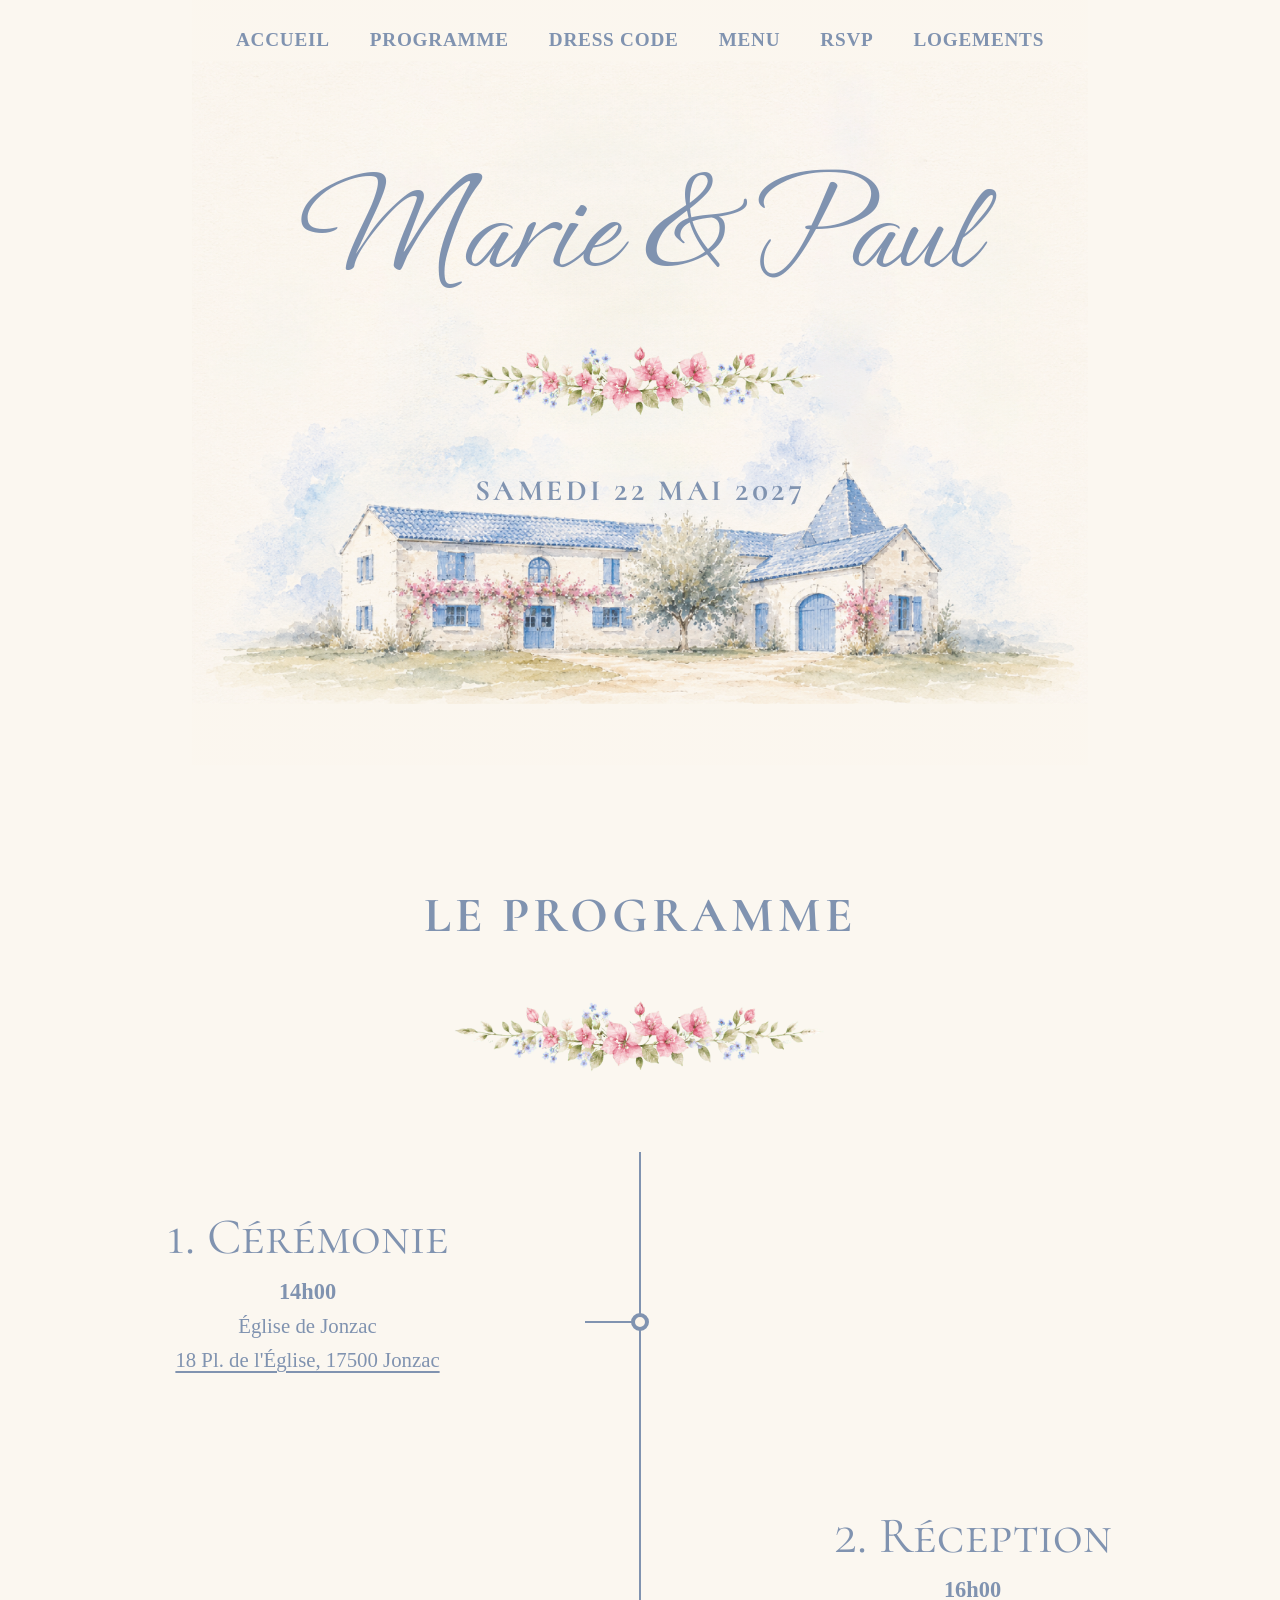
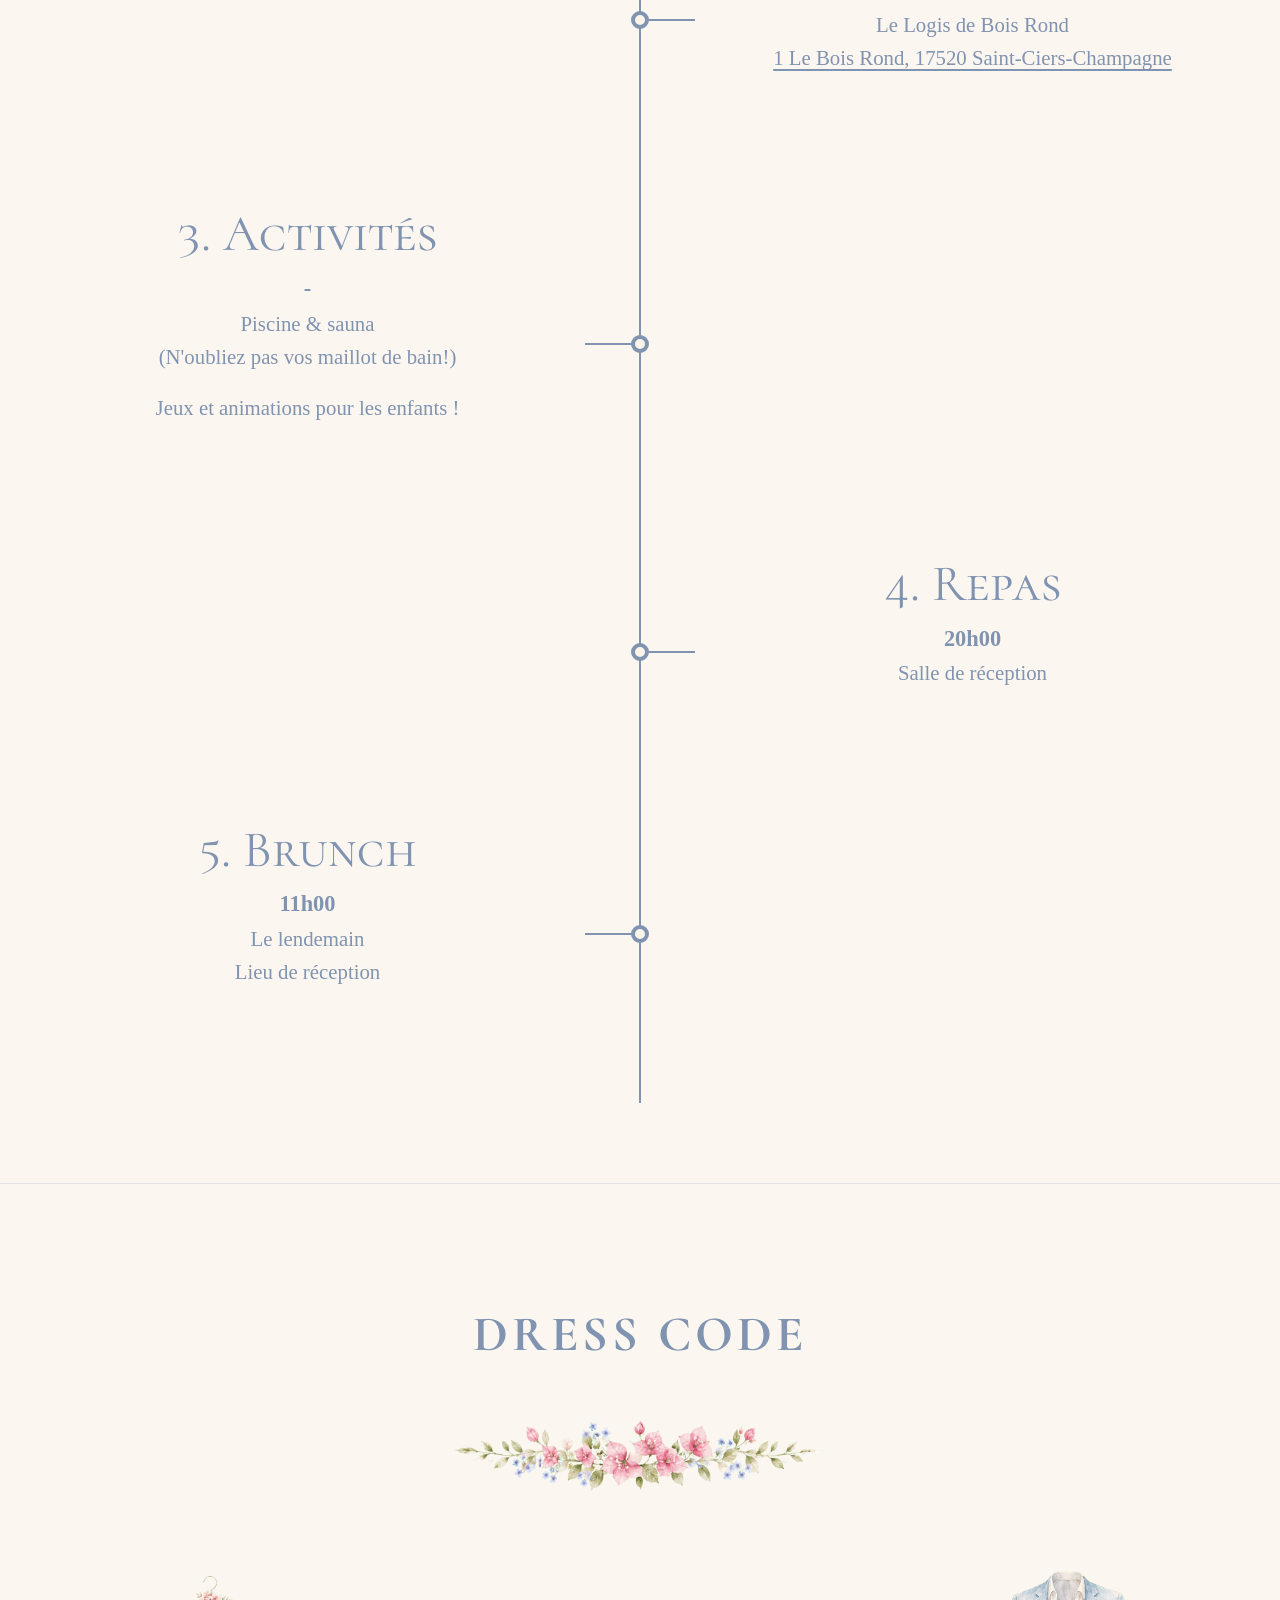
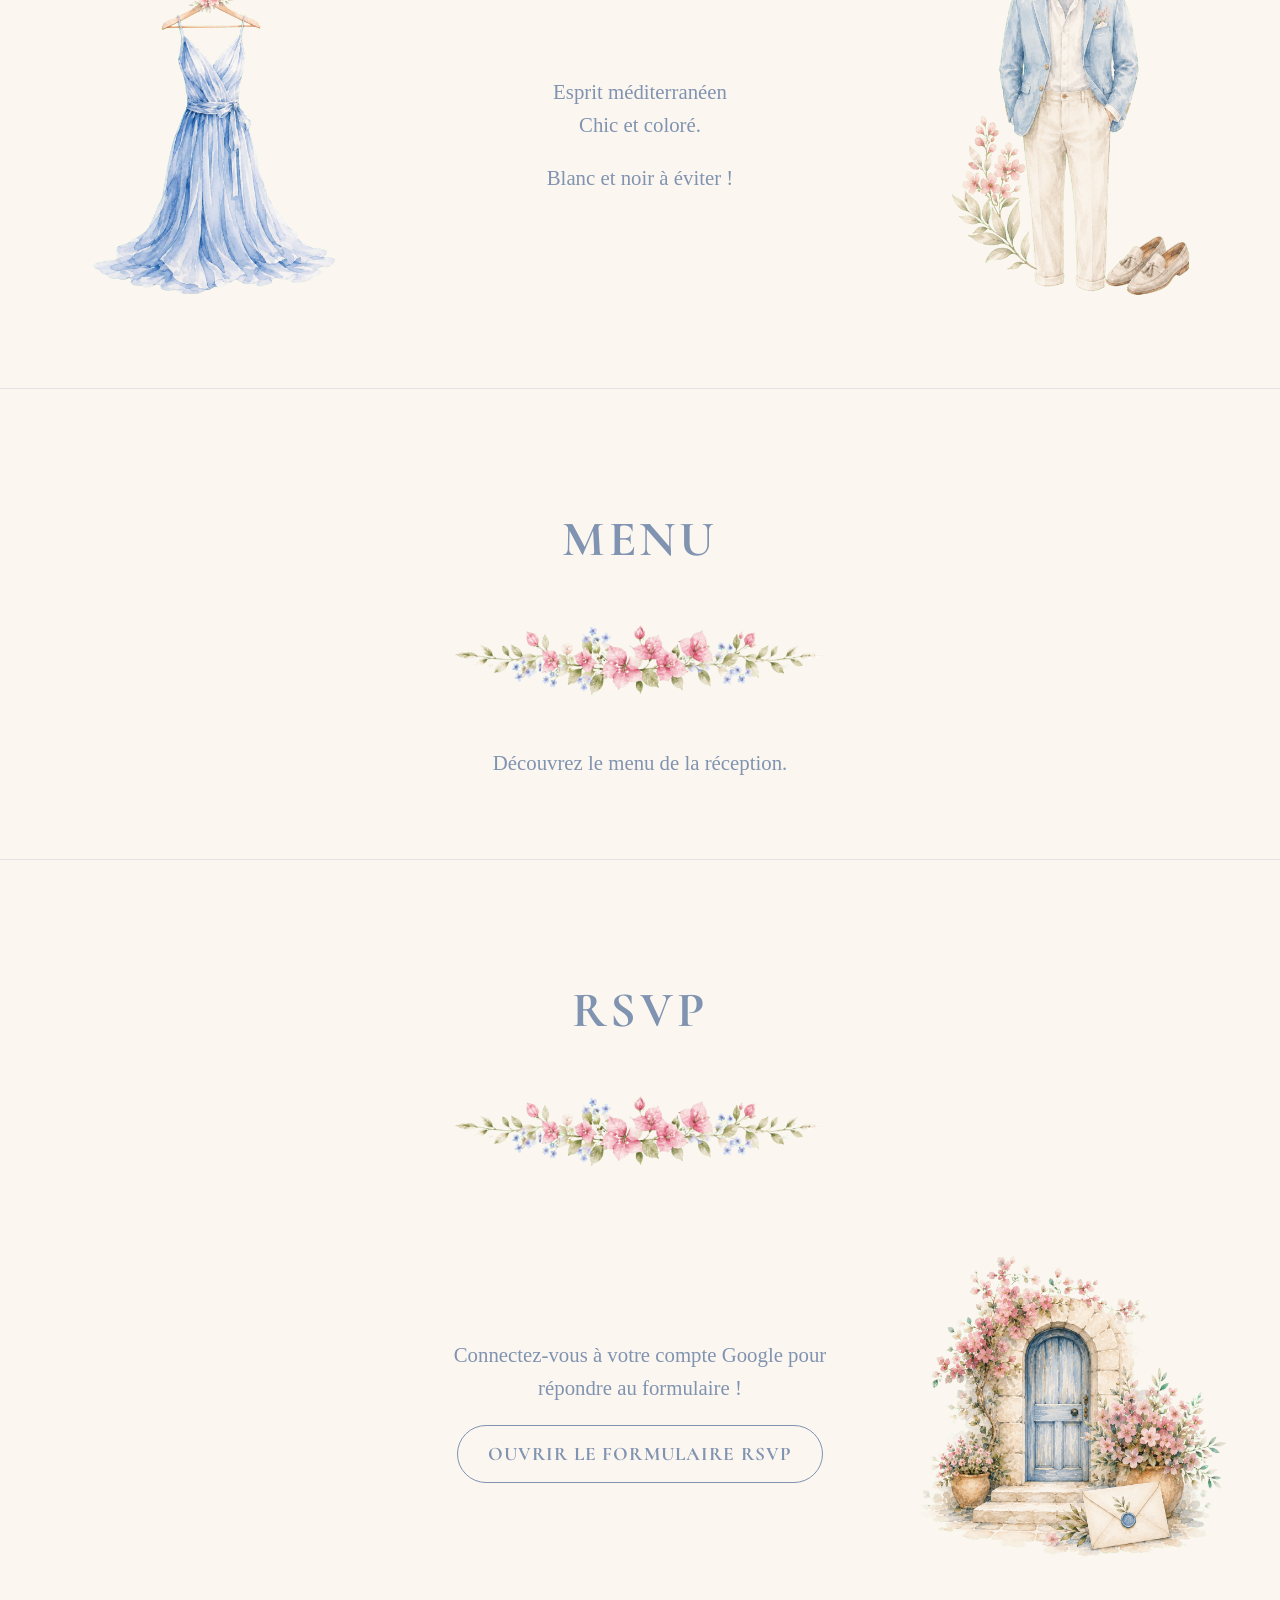
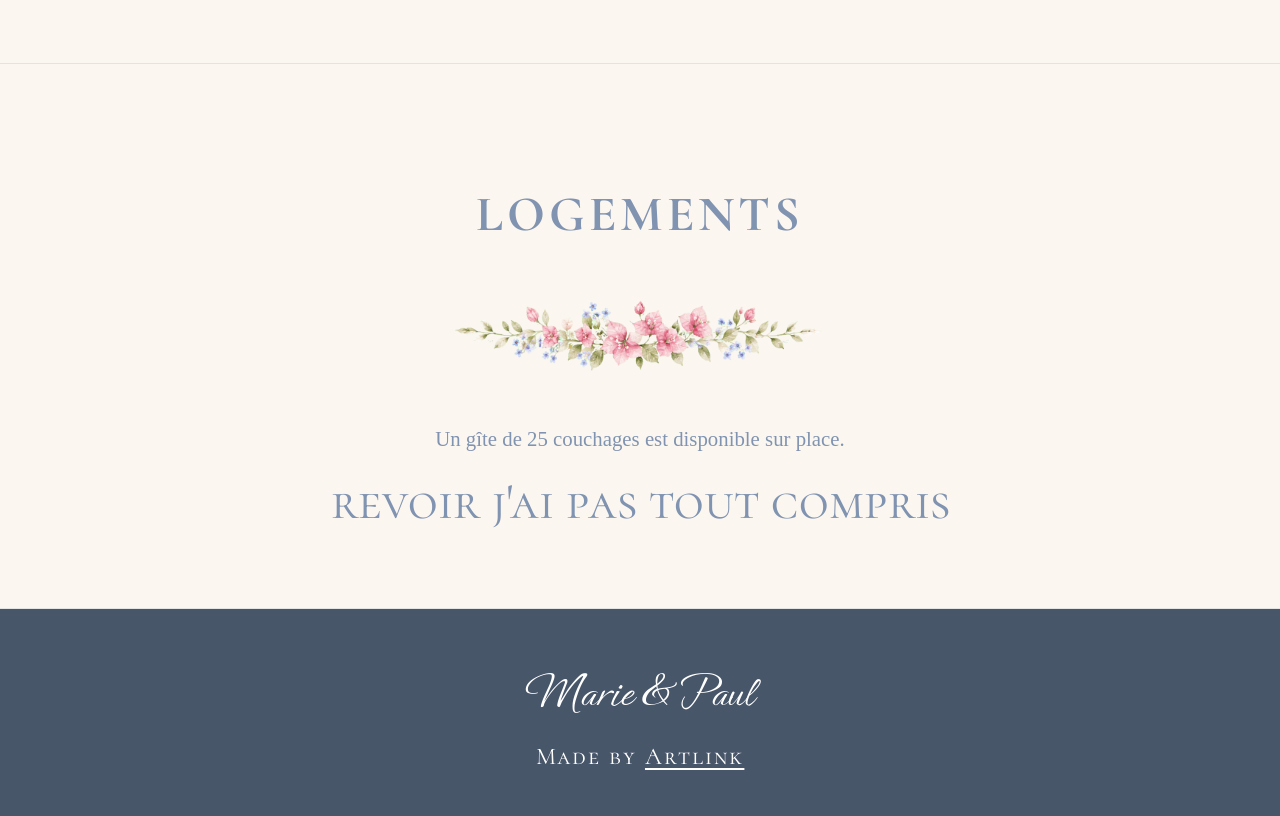
==== index.html @ 6281ee18 "Add files via upload" ====
<!doctype html>
<html lang="fr">
  <head>
    <meta charset="UTF-8" />
    <meta name="viewport" content="width=device-width, initial-scale=1.0" />

    <title>Marie &amp; Paul</title>

    <link rel="stylesheet" href="style.css" />
    <link rel="icon" type="image/png" href="/assets/images/favicon.png" />
  </head>

  <body>
    <header id="site-header">
      <input type="checkbox" id="menu-toggle" class="menu-toggle" />

      <label for="menu-toggle" class="burger" aria-label="Ouvrir le menu">
        <span></span>
        <span></span>
        <span></span>
      </label>

      <nav>
        <a href="#section0">Accueil</a>
        <a href="#section1">Programme</a>
        <a href="#section2">Dress code</a>
        <a href="#section3">Menu</a>
        <a href="#section4">RSVP</a>
        <a href="#section5">Logements</a>
      </nav>
    </header>

    <main>
      <section id="section0" class="section-0">
        <h1>Marie &amp; Paul</h1>

        <img
          class="flower-separation"
          src="/assets/images/separation_flowers.png"
          alt=""
        />

        <p class="date">Samedi 22 mai 2027</p>
      </section>

      <section id="section1" class="section-1">
        <h2>Le Programme</h2>

        <img
          class="flower-separation"
          src="/assets/images/separation_flowers.png"
          alt=""
        />

        <div class="timeline">
          <article class="timeline-item">
            <div class="timeline-point"></div>
            <div class="timeline-image">
              <img src="/assets/images/article_eglise.png" alt="" />
            </div>

            <div class="timeline-content">
              <!-- <p class="timeline-number">01</p> -->
              <h3>1. Cérémonie</h3>
              <p class="timeline-hour">14h00</p>
              <p>Église de Jonzac</p>
              <p>
                <a
                  class="address-link"
                  href="https://www.google.fr/maps/place/%C3%89glise+Saint-Gervais+et+Saint-Protais+de+Jonzac/@45.4451717,-0.4387018,17z/data=!4m10!1m2!2m1!1segiles+jonzac!3m6!1s0x48004535e80d894f:0x9de88089b4bce83b!8m2!3d45.444872!4d-0.4367454!15sCg1lZ2xpc2Ugam9uemFjkgEPY2F0aG9saWNfY2h1cmNo4AEA!16s%2Fg%2F1234hgxg?entry=ttu&g_ep=EgoyMDI2MDcwNy4wIKXMDSoASAFQAw%3D%3D"
                  target="_blank"
                  rel="noopener noreferrer"
                >
                  18 Pl. de l'Église, 17500 Jonzac
                </a>
              </p>
            </div>
          </article>

          <article class="timeline-item">
            <div class="timeline-point"></div>

            <div class="timeline-content">
              <!-- <p class="timeline-number">02</p> -->
              <h3>2. Réception</h3>
              <p class="timeline-hour">16h00</p>
              <p>Le Logis de Bois Rond</p>
              <p>
                <a
                  class="address-link"
                  href="https://www.google.fr/maps/place/Le+Logis+de+Bois+Rond/@45.4510427,-0.3954988,13.25z/data=!4m6!3m5!1s0x480043bade982aef:0xca63e0a372bbe416!8m2!3d45.4487268!4d-0.3102156!16s%2Fg%2F11yqtfs3_1?entry=ttu&g_ep=EgoyMDI2MDcwNy4wIKXMDSoASAFQAw%3D%3D"
                  target="_blank"
                  rel="noopener noreferrer"
                >
                  1 Le Bois Rond, 17520 Saint-Ciers-Champagne
                </a>
              </p>
            </div>
            <div class="timeline-image">
              <img src="/assets/images/article_reception.png" alt="" />
            </div>
          </article>

          <article class="timeline-item">
            <div class="timeline-point"></div>
            <div class="timeline-image">
              <img src="/assets/images/article_jeux.png" alt="" />
            </div>

            <div class="timeline-content">
              <!-- <p class="timeline-number">03</p> -->
              <h3>3. Activités</h3>
              <!-- <p class="timeline-hour">17h30</p> -->
              <p class="timeline-hour">-</p>
              <p>Piscine & sauna <br />(N'oubliez pas vos maillot de bain!)</p>
              <br />
              <p>Jeux et animations pour les enfants !</p>
            </div>
          </article>

          <article class="timeline-item">
            <div class="timeline-point"></div>

            <div class="timeline-content">
              <!-- <p class="timeline-number">04</p> -->
              <h3>4. Repas</h3>
              <p class="timeline-hour">20h00</p>
              <p>Salle de réception</p>
            </div>
            <div class="timeline-image">
              <img src="/assets/images/article_repas.png" alt="" />
            </div>
          </article>

          <article class="timeline-item">
            <div class="timeline-point"></div>
            <div class="timeline-image">
              <img src="/assets/images/article_brunch.png" alt="" />
            </div>

            <div class="timeline-content">
              <!-- <p class="timeline-number">05</p> -->
              <h3>5. Brunch</h3>
              <p class="timeline-hour">11h00</p>
              <p>Le lendemain</p>
              <p>Lieu de réception</p>
            </div>
          </article>
        </div>
      </section>

      <section id="section2" class="section-2">
        <h2>Dress code</h2>

        <img
          class="flower-separation"
          src="/assets/images/separation_flowers.png"
          alt=""
        />

        <div class="dresscode-layout">
          <div class="dresscode-image">
            <img
              src="/assets/images/section_dresscode_f.png"
              alt="Illustration du dress code"
            />
          </div>

          <div class="dresscode-content">
            <p>
              Esprit méditerranéen<br />
              Chic et coloré.
            </p>

            <p>Blanc et noir à éviter !</p>
          </div>

          <div class="dresscode-image">
            <img
              src="/assets/images/section_dresscode_h.png"
              alt="Illustration du dress code"
            />
          </div>
        </div>
      </section>

      <section id="section3" class="section-3">
        <h2>Menu</h2>

        <img
          class="flower-separation"
          src="/assets/images/separation_flowers.png"
          alt=""
        />
        <div>
          <p>Découvrez le menu de la réception.</p>
        </div>
      </section>

      <section id="section4" class="section-4">
        <h2>RSVP</h2>

        <img
          class="flower-separation"
          src="/assets/images/separation_flowers.png"
          alt=""
        />
        <div class="dresscode-layout">
          <div class="dresscode-image">
            <img src="" alt="" />
          </div>
          <div class="dresscode-content">
            <p>
              Connectez-vous à votre compte Google pour répondre au formulaire !
            </p>
            <button
              type="button"
              id="load-rsvp-form"
              class="rsvp-button"
              aria-controls="google-form-container"
              aria-expanded="false"
            >
              Ouvrir le formulaire RSVP
            </button>
            <div id="google-form-container" class="google-form" hidden>
              <iframe
                data-src="https://docs.google.com/forms/d/e/1FAIpQLScaBxiBY_Jtv2jWKxBN83C2m6otvIo3ytsscx9dqd_nrw8eVQ/viewform?embedded=true"
                title="Formulaire de réponse au mariage"
                width="100%"
                height="750"
                frameborder="0"
                marginheight="0"
                marginwidth="0"
                tabindex="-1"
              >
                Chargement…
              </iframe>
            </div>
          </div>

          <div class="dresscode-image">
            <img
              src="/assets/images/section_rsvp.png"
              alt="Illustration du dress code"
            />
          </div>
        </div>
      </section>

      <section id="section5" class="section-5">
        <h2>Logements</h2>

        <img
          class="flower-separation"
          src="/assets/images/separation_flowers.png"
          alt=""
        />

        <p>Un gîte de 25 couchages est disponible sur place.</p>
        <h3>revoir j'ai pas tout compris</h3>
      </section>
    </main>

    <footer>
      <div>
        <p class="footer-date">Marie &amp; Paul</p>
        <p class="footer-credits">
          Made by
          <a
            class="address-link"
            href="https://rodrigues-claire.github.io/Artlink/"
            >Artlink</a
          >
        </p>
      </div>
    </footer>

    <script>
      const header = document.querySelector("#site-header");
      const menuToggle = document.querySelector("#menu-toggle");
      const navigationLinks = document.querySelectorAll("nav a");

      function updateHeader() {
        header.classList.toggle("header-scrolled", window.scrollY > 40);
      }

      window.addEventListener("scroll", updateHeader, {
        passive: true,
      });

      navigationLinks.forEach((link) => {
        link.addEventListener("click", () => {
          menuToggle.checked = false;
        });
      });

      updateHeader();

      const rsvpButton = document.querySelector("#load-rsvp-form");
      const formContainer = document.querySelector("#google-form-container");
      const rsvpIframe = formContainer.querySelector("iframe");

      rsvpButton.addEventListener("click", () => {
        formContainer.hidden = false;

        if (!rsvpIframe.hasAttribute("src")) {
          rsvpIframe.setAttribute("src", rsvpIframe.dataset.src);
        }

        rsvpButton.setAttribute("aria-expanded", "true");
        rsvpButton.hidden = true;
      });
    </script>
  </body>
</html>
---- style.css ----
@import url("https://fonts.googleapis.com/css2?family=Cormorant+Garamond:ital,wght@0,400;0,500;0,600;0,700;1,400&family=Cormorant+SC:wght@400;500;600;700&family=Ephesis&display=swap");

/* =========================
   RÉINITIALISATION
========================= */

* {
  box-sizing: border-box;
  margin: 0;
  padding: 0;
}

html {
  scroll-behavior: smooth;
  scroll-padding-top: 80px;
}

body {
  min-width: 320px;
  overflow-x: hidden;

  /* font-family: "Cormorant garamont", serif; */
  font-family: "EB garamond", serif;

  background-color: #fbf7f0;
  color: #8093b0;
}

img {
  display: block;
  max-width: 100%;
}

/* =========================
   TYPOGRAPHIES
========================= */

h1,
h2,
nav a {
  color: #8093b0;
}

h1 {
  font-family: "Ephesis", cursive;
  font-size: clamp(4.5rem, 11vw, 9rem);
  font-weight: 400;
  line-height: 0.85;
}

h2 {
  font-family: "Cormorant SC", serif;
  font-size: clamp(2rem, 4vw, 3.1rem);
  font-weight: 900;
  letter-spacing: 0.08em;
  text-transform: uppercase;
}

h3 {
  font-family: "Cormorant SC", serif;
  font-size: clamp(2.4rem, 4vw, 3.4rem);
  font-weight: 400;
  line-height: 1;
  color: #8093b0;
}

p {
  font-size: clamp(1.3rem, 1.5vw, 1.8rem);
  line-height: 1.6;
  font-weight: 400;
}

.date {
  color: #8093b0;

  font-family: "cormorant sc", serif;
  font-size: clamp(1.25rem, 2.3vw, 2.5rem);
  font-weight: 900;
  letter-spacing: 0.12em;
  text-transform: uppercase;
}

/* =========================
   HEADER
========================= */

header {
  position: fixed;
  top: 0;
  left: 0;
  z-index: 1000;

  width: 100%;
  height: 80px;

  display: flex;
  align-items: center;
  justify-content: center;

  padding: 0 40px;

  border-bottom: 1px solid transparent;

  transition:
    background-color 0.35s ease,
    box-shadow 0.35s ease;
}

/* Fond appliqué lorsque la page descend */

header.header-scrolled {
  background-color: #fbf7f0;
  box-shadow: 0 5px 18px rgba(72, 86, 106, 0.08);
}

/* =========================
   NAVIGATION
========================= */

nav {
  display: flex;
  align-items: center;
  justify-content: center;
  gap: 40px;
}

nav a {
  position: relative;

  font-size: 1.2rem;
  font-weight: 700;
  letter-spacing: 0.04em;
  text-decoration: none;
  text-transform: uppercase;
}

nav a::after {
  content: "";

  position: absolute;
  right: 0;
  bottom: -7px;
  left: 0;

  height: 1px;

  background-color: rgb(128, 147, 176);

  transform: scaleX(0);
  transition: transform 0.25s ease;
}

nav a:hover::after {
  transform: scaleX(1);
}

/* =========================
   MENU BURGER
========================= */

.menu-toggle {
  display: none;
}

.burger {
  display: none;

  width: 30px;
  height: 24px;

  cursor: pointer;
}

.burger span {
  display: block;

  width: 100%;
  height: 3px;

  background-color: rgb(128, 147, 176);

  transition:
    transform 0.3s ease,
    opacity 0.3s ease;
}

/* =========================
   CONTENU PRINCIPAL
========================= */

/*
  Aucun padding supérieur ici :
  la section d'accueil commence derrière le header.
*/

main {
  padding-top: 0;
}

/* =========================
   SECTIONS
========================= */

section {
  width: 100%;
  min-height: auto;
  height: auto;

  display: flex;
  flex-direction: column;
  align-items: center;
  justify-content: flex-start;
  gap: 22px;

  padding: 120px 40px 80px;

  border-bottom: 1px solid rgba(128, 147, 176, 0.2);

  text-align: center;
  scroll-margin-top: 80px;
}

section > * {
  flex-shrink: 0;
}

.flower-separation {
  width: min(400px, 65vw);
  height: auto;
  /* margin: 0 auto 10px; */
}

/* =========================
   SECTION D'ACCUEIL
========================= */

.section-0 {
  position: relative;

  min-height: 85vh;
  height: auto;

  justify-content: center;

  padding-top: 0;

  border-bottom: 0px;

  background-image:
    linear-gradient(rgba(251, 244, 233, 0.18), rgba(251, 244, 233, 0.18)),
    url("/assets/images/background.png");

  background-position: center;
  background-repeat: no-repeat;
  background-size: max(70%);
}

/* =========================
   TIMELINE
========================= */

.address-link {
  color: inherit;
  text-decoration: underline;
  text-underline-offset: 4px;
  cursor: pointer;
}

.address-link:hover {
  color: #8093b0;
}

.timeline {
  position: relative;

  width: min(2500px, 100%);

  margin-top: 30px;
  padding: 20px 0;
}

/* Ligne verticale centrale */

.timeline::before {
  content: "";

  position: absolute;
  top: 0;
  bottom: 0;
  left: 50%;

  width: 2px;

  background-color: #8093b0;

  transform: translateX(-50%);
}

.timeline-item {
  position: relative;

  width: 50%;
  min-height: 180px;

  display: flex;
  align-items: center;

  padding-bottom: 55px;
}

/* Éléments impairs à gauche */

.timeline-item:nth-child(odd) {
  justify-content: flex-end;

  padding-right: 65px;
}

/* Éléments pairs à droite */

.timeline-item:nth-child(even) {
  justify-content: flex-start;

  margin-left: 50%;
  padding-left: 65px;
}

/* Cartes */

.timeline-content {
  width: min(1200px, 100%);

  padding: 40px;

  /* background-color: rgba(255, 255, 255, 0.6);
  border: 1px solid rgba(128, 147, 176, 0.55);
  border-radius: 160px 160px 20px 20px;
  box-shadow: 0 10px 30px rgba(72, 86, 106, 0.08); */

  text-align: center;
}

.timeline-image img {
  /* max-width: 90%; */
  width: auto;
}

.timeline-number {
  margin-bottom: 5px;

  color: #8093b0;

  font-size: 0.9rem;
  font-weight: 700;
  letter-spacing: 0.18em;
}

.timeline-hour {
  margin-top: 10px;

  color: #8093b0;

  font-size: 1.4rem;
  font-weight: 700;
}

/* Points placés sur la ligne centrale */

.timeline-point {
  position: absolute;
  z-index: 2;
  top: 50%;

  width: 18px;
  height: 18px;

  background-color: #fbf4e9;
  border: 4px solid #8093b0;
  border-radius: 50%;

  transform: translateY(-50%);
}

.timeline-item:nth-child(odd) .timeline-point {
  right: -9px;
}

.timeline-item:nth-child(even) .timeline-point {
  left: -9px;
}

/* Traits horizontaux créant le zigzag */

.timeline-item::after {
  content: "";

  position: absolute;
  top: 50%;

  width: 55px;
  height: 2px;

  background-color: #8093b0;

  transform: translateY(-50%);
}

.timeline-item:nth-child(odd)::after {
  right: 0;
}

.timeline-item:nth-child(even)::after {
  left: 0;
}

/* =========================
   RSVP
========================= */

.google-form {
  width: min(760px, 100%);
  margin: 20px auto 0;
}

.google-form iframe {
  display: block;
  width: 100%;
  height: 750px;
  border: 0;
  background-color: transparent;
}

.rsvp-button {
  padding: 16px 30px;

  font-family: "Cormorant SC", serif;
  font-size: 1.2rem;
  font-weight: 700;
  letter-spacing: 0.06em;
  text-transform: uppercase;

  color: #8093b0;
  background-color: transparent;

  border: 1px solid #8093b0;
  border-radius: 50px;

  cursor: pointer;

  transition:
    color 0.25s ease,
    background-color 0.25s ease;
}

.rsvp-button:hover,
.rsvp-button:focus-visible {
  color: #fbf7f0;
  background-color: #8093b0;
}

.google-form[hidden] {
  display: none;
}

.geS5n {
  background-color: red !important;
}

/* =========================
   DRESSCODE
========================= */

.dresscode-layout {
  width: auto;

  display: flex;
  align-items: center;
  justify-content: center;
  gap: clamp(30px, 5vw, 90px);

  margin-top: 20px;
}

.dresscode-image {
  flex: 1;
  display: flex;
  justify-content: center;
}

.dresscode-image img {
  width: min(600px, 100%);
  height: auto;
  object-fit: contain;
}

.dresscode-content {
  flex: 0 1 380px;

  display: flex;
  flex-direction: column;
  align-items: center;
  gap: 20px;

  text-align: center;
}

/* =========================
   FOOTER
========================= */

footer {
  min-height: 200px;

  display: flex;
  align-items: center;
  justify-content: center;

  padding: 40px;

  text-align: center;

  background-color: #48566a;
  color: #ffffff;
}

.footer-date {
  font-family: "Ephesis", cursive;
  font-size: clamp(1rem, 11vw, 3rem);
  font-weight: 400;
  line-height: 1.85;
}

.footer-credits {
  font-family: "Cormorant SC", serif;
  font-size: clamp(1rem, 5vw, 1.5rem);
  font-weight: 400;
  letter-spacing: 0.08em;
}

/* =========================
   PC 720p
========================= */

@media screen and (max-width: 1280px) {
  .timeline-image {
    display: none;
  }
}

/* =========================
   TABLETTE
========================= */

@media screen and (max-width: 900px) {
  header {
    justify-content: flex-end;
    padding: 0 25px;
  }

  .burger {
    position: relative;
    z-index: 1001;

    display: flex;
    flex-direction: column;
    justify-content: space-between;
  }

  nav {
    position: absolute;
    top: 80px;
    right: 0;

    width: 100%;

    display: flex;
    flex-direction: column;
    gap: 0;

    background-color: #fbf7f0;
    border-bottom: 1px solid #8093b0;

    opacity: 0;
    visibility: hidden;
    transform: translateY(-15px);

    transition:
      opacity 0.3s ease,
      visibility 0.3s ease,
      transform 0.3s ease;
  }

  nav a {
    width: 100%;

    padding: 40px;

    text-align: center;

    border-top: 1px solid rgba(128, 147, 176, 0.25);
  }

  nav a::after {
    display: none;
  }

  .menu-toggle:checked ~ nav {
    opacity: 1;
    visibility: visible;
    transform: translateY(0);
  }

  .menu-toggle:checked + .burger span:nth-child(1) {
    transform: translateY(10.5px) rotate(45deg);
  }

  .menu-toggle:checked + .burger span:nth-child(2) {
    opacity: 0;
  }

  .menu-toggle:checked + .burger span:nth-child(3) {
    transform: translateY(-10.5px) rotate(-45deg);
  }

  section {
    padding-right: 30px;
    padding-left: 30px;
  }

  .section-0 {
    background-size: cover;
  }

  /* Timeline sur une seule colonne */

  .timeline {
    width: min(620px, 100%);
  }

  .timeline::before {
    left: 28px;

    transform: none;
  }

  .timeline-item,
  .timeline-item:nth-child(odd),
  .timeline-item:nth-child(even) {
    width: 100%;

    justify-content: flex-start;

    margin-left: 0;
    padding-right: 0;
    padding-bottom: 45px;
    padding-left: 85px;
  }

  .timeline-content {
    width: 100%;
  }

  .timeline-image {
    display: none;
  }

  .timeline-item:nth-child(odd) .timeline-point,
  .timeline-item:nth-child(even) .timeline-point {
    right: auto;
    left: 20px;
  }

  .timeline-item:nth-child(odd)::after,
  .timeline-item:nth-child(even)::after {
    right: auto;
    left: 28px;

    width: 57px;
  }

  .dresscode-layout {
    gap: 25px;
  }

  .dresscode-image img {
    width: min(200px, 100%);
  }
}

@media screen and (max-width: 600px) {
  .dresscode-layout {
    flex-direction: column;
    gap: 25px;
  }

  .dresscode-image img {
    width: min(220px, 70vw);
  }

  .dresscode-content {
    flex-basis: auto;
  }
}

/* =========================
   TÉLÉPHONE
========================= */

@media screen and (max-width: 600px) {
  html {
    scroll-padding-top: 65px;
  }

  header {
    height: 65px;
    padding: 0 20px;
  }

  nav {
    top: 65px;
  }

  nav a {
    padding: 30px;

    font-size: 0.9rem;
  }

  section {
    min-height: auto;
    height: auto;

    gap: 18px;

    padding: 90px 20px 60px;

    scroll-margin-top: 65px;
  }

  .section-0 {
    min-height: 100svh;
    height: auto;

    justify-content: center;

    background-image: none;

    padding-top: 90px;
  }

  .flower-separation {
    width: min(230px, 70vw);
  }

  .timeline {
    margin-top: 15px;
  }

  .timeline::before {
    left: 18px;
  }

  .timeline-item,
  .timeline-item:nth-child(odd),
  .timeline-item:nth-child(even) {
    padding-left: 55px;
  }

  .timeline-item:nth-child(odd) .timeline-point,
  .timeline-item:nth-child(even) .timeline-point {
    left: 10px;
  }

  .timeline-item:nth-child(odd)::after,
  .timeline-item:nth-child(even)::after {
    left: 18px;

    width: 37px;
  }

  .timeline-content {
    padding: 22px 18px;

    border-radius: 100px 100px 18px 18px;
  }

  .google-form iframe {
    height: 850px;
  }

  footer {
    min-height: 150px;
    padding: 25px;
  }
}
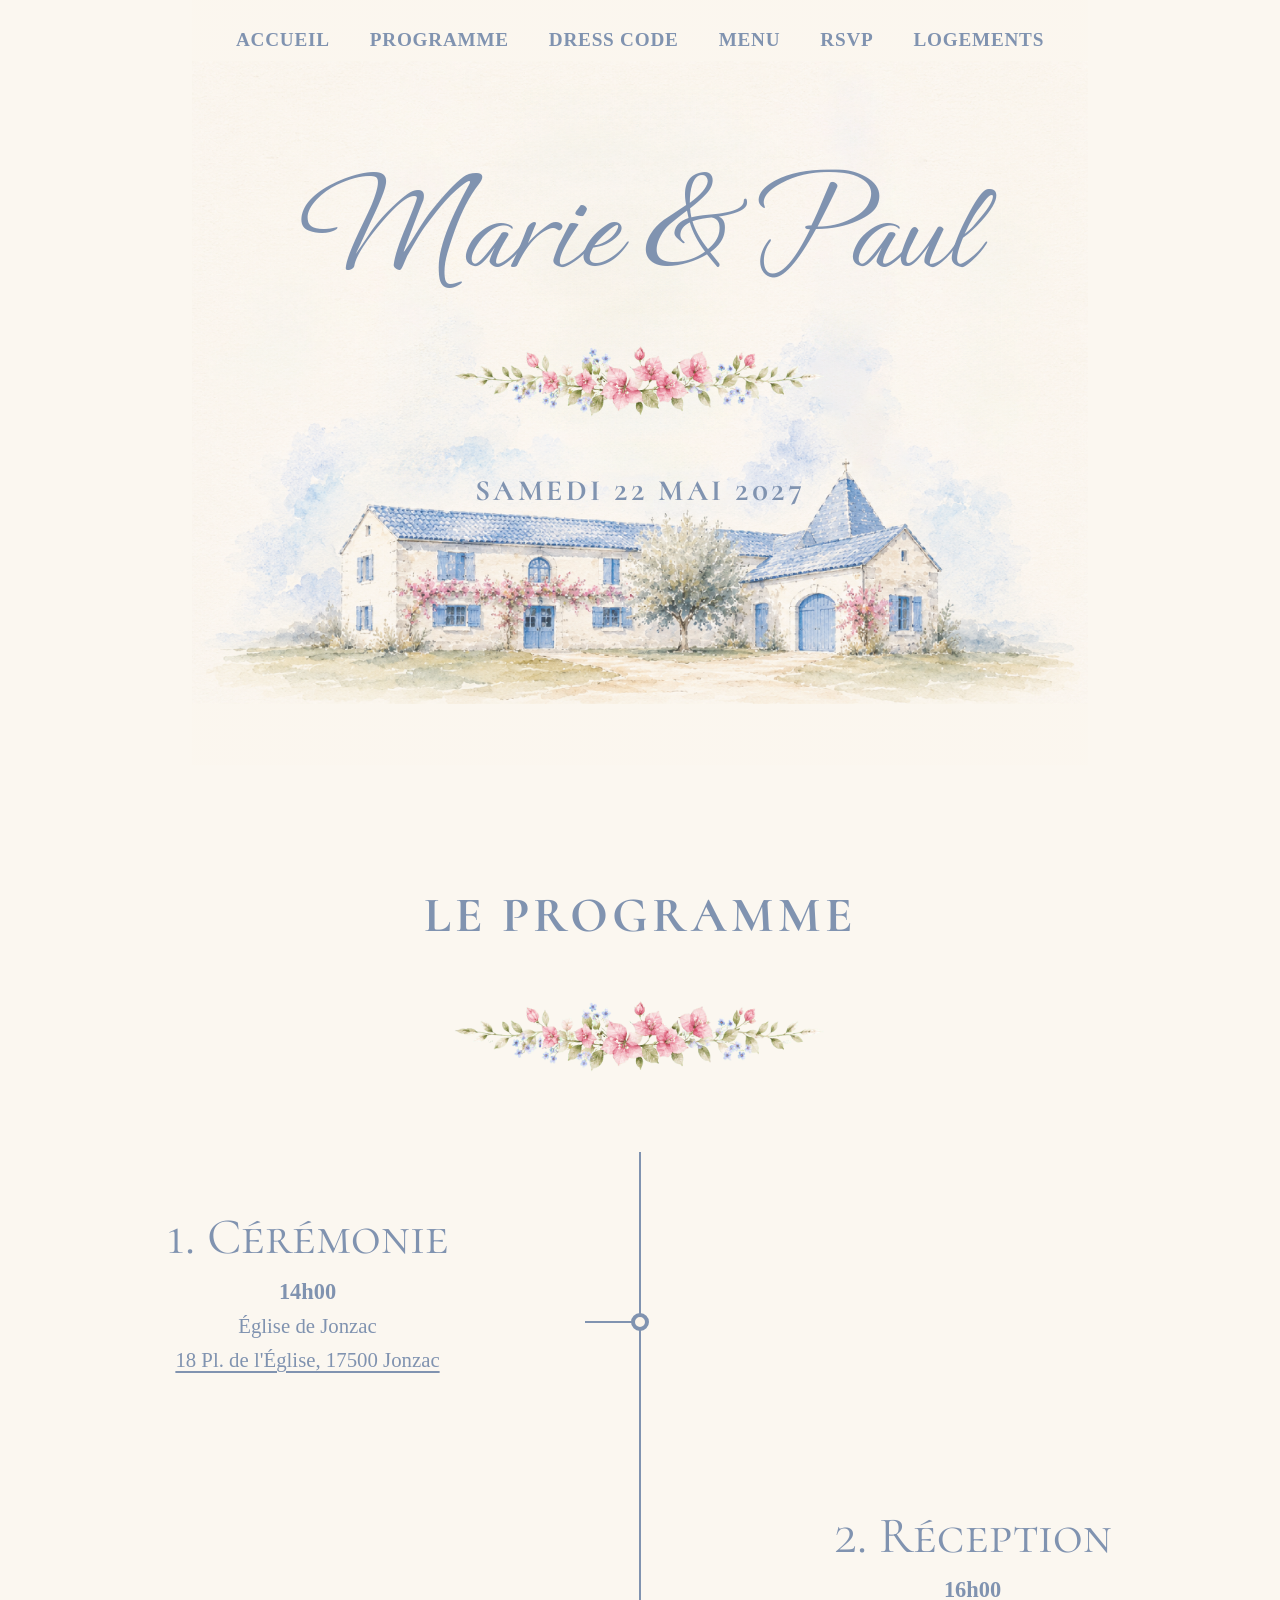
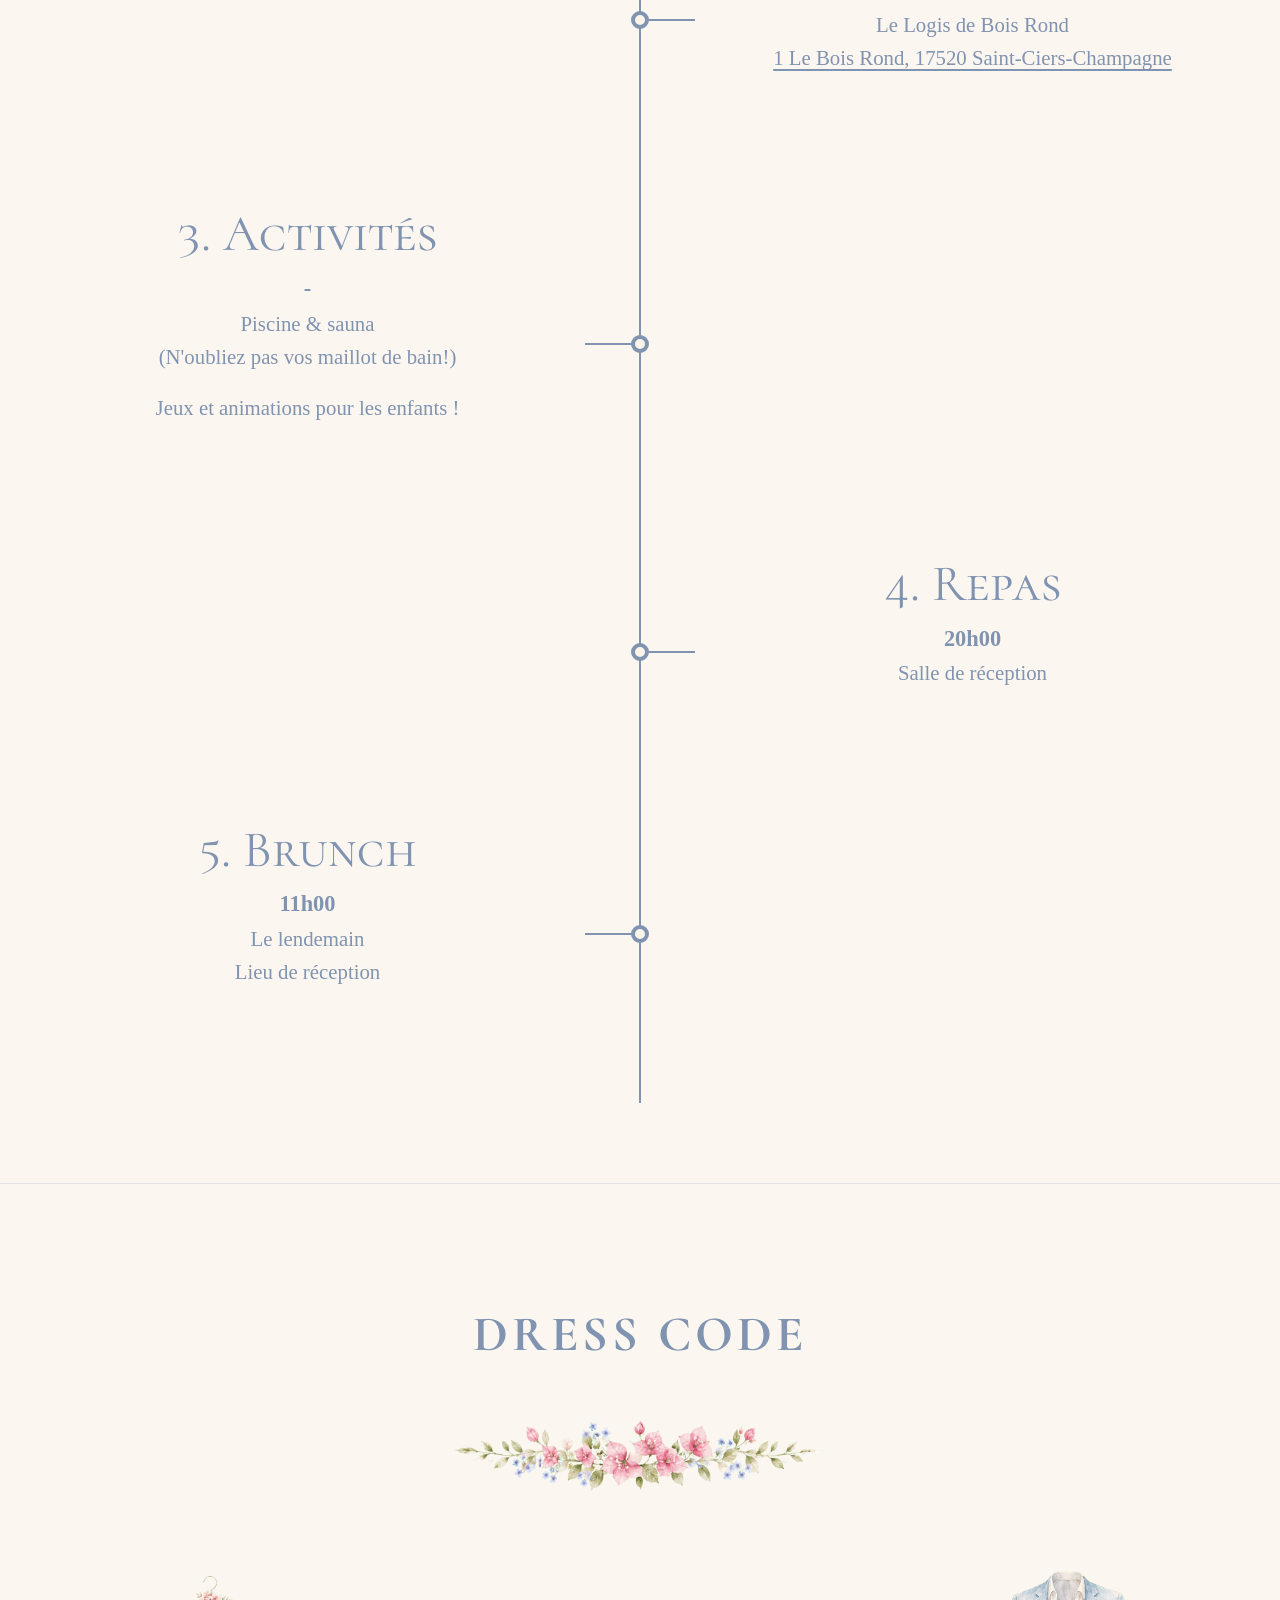
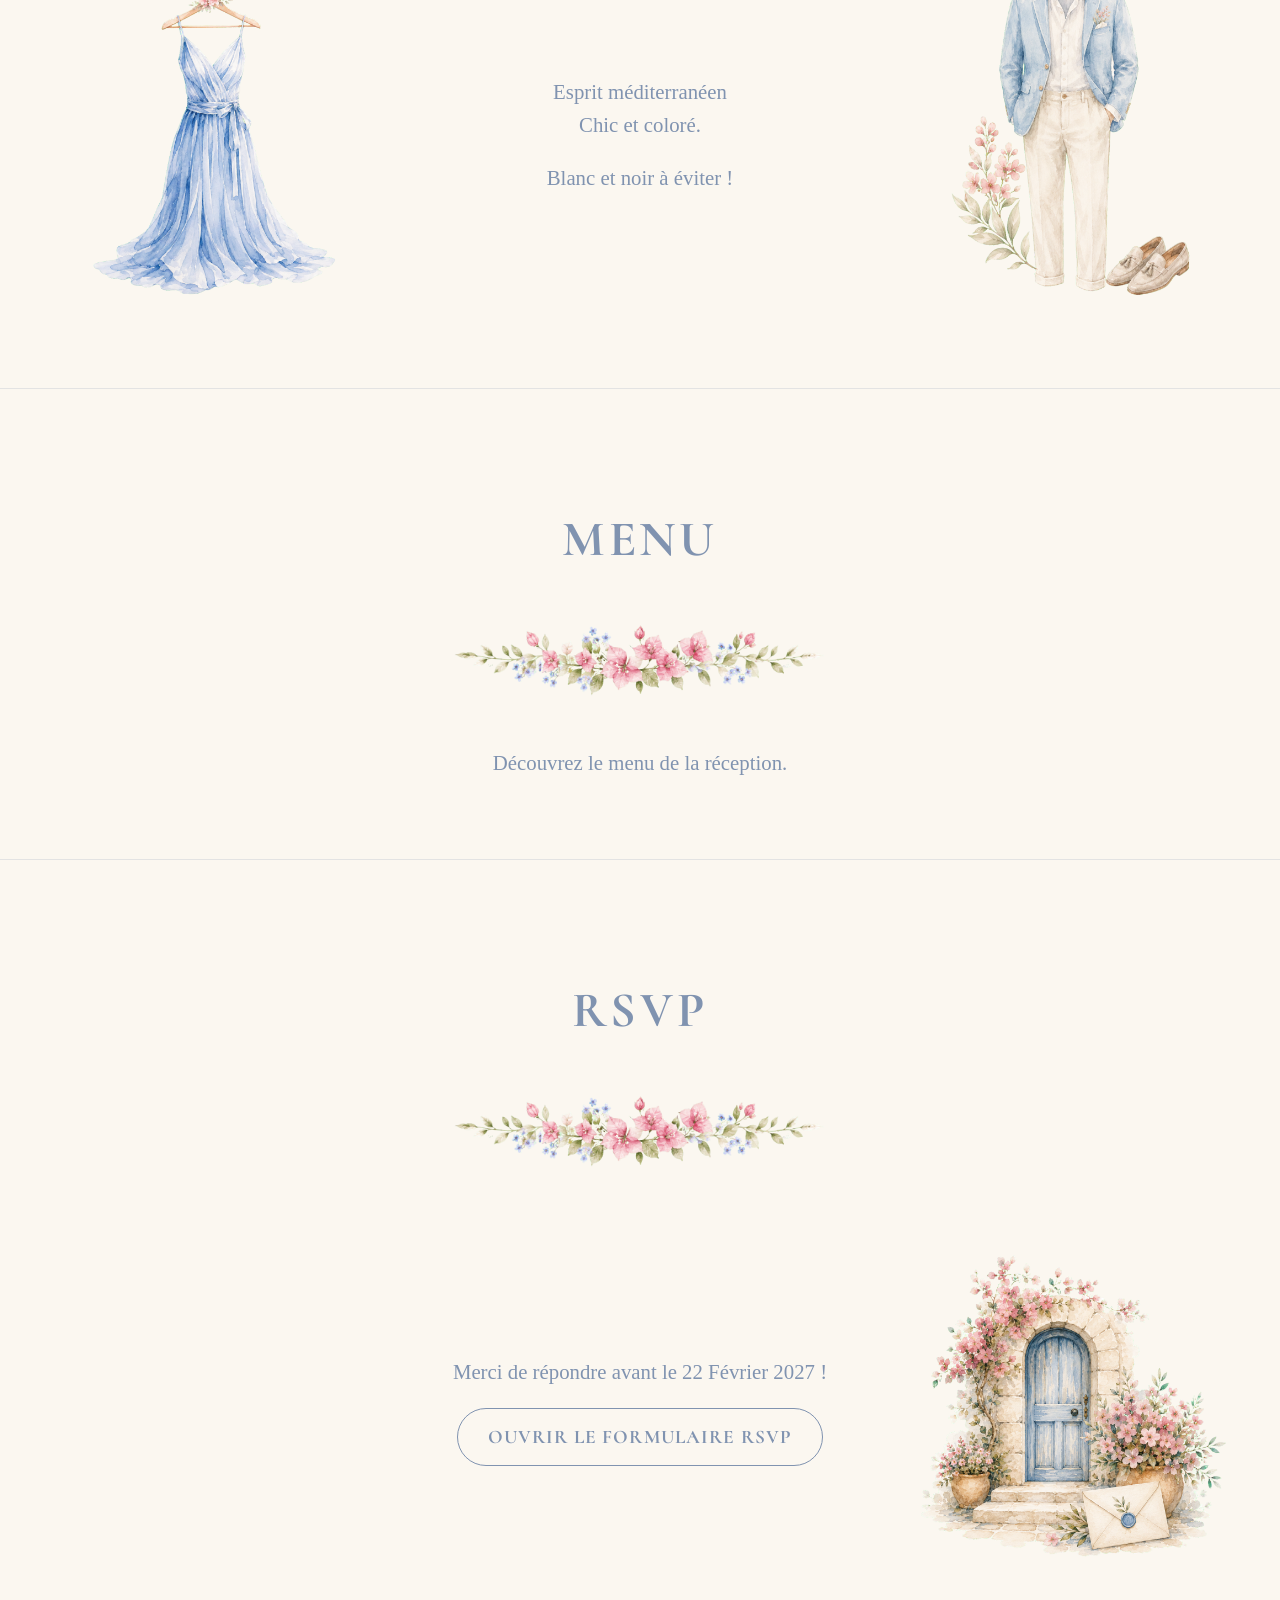
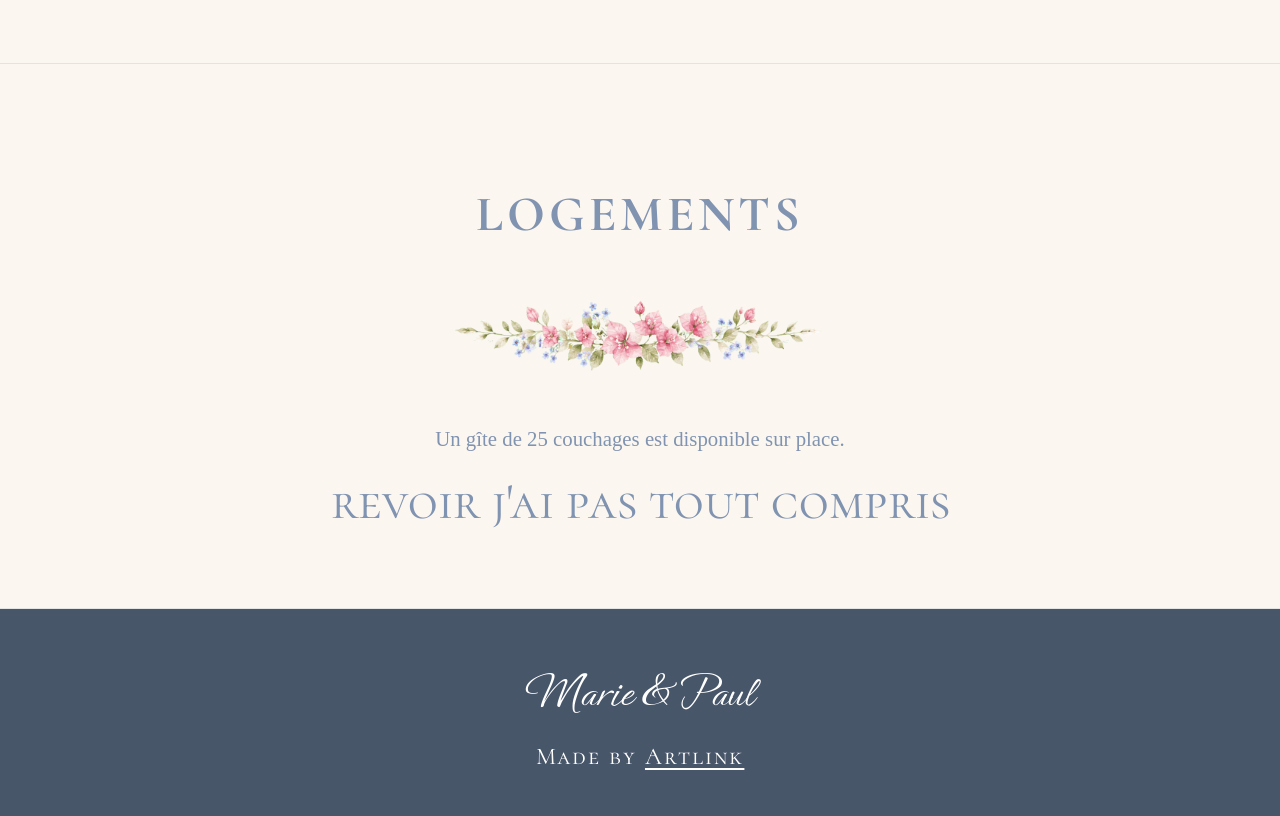
==== commit 71b0a7c5: "change p rsvp" ====
--- a/index.html
+++ b/index.html
@@ -7,7 +7,7 @@
     <title>Marie &amp; Paul</title>
 
     <link rel="stylesheet" href="style.css" />
-    <link rel="icon" type="image/png" href="/assets/images/favicon.png" />
+    <link rel="icon" type="image/png" href="assets/images/favicon.png" />
   </head>
 
   <body>
@@ -36,7 +36,7 @@
 
         <img
           class="flower-separation"
-          src="/assets/images/separation_flowers.png"
+          src="assets/images/separation_flowers.png"
           alt=""
         />
 
@@ -48,7 +48,7 @@
 
         <img
           class="flower-separation"
-          src="/assets/images/separation_flowers.png"
+          src="assets/images/separation_flowers.png"
           alt=""
         />
 
@@ -56,7 +56,7 @@
           <article class="timeline-item">
             <div class="timeline-point"></div>
             <div class="timeline-image">
-              <img src="/assets/images/article_eglise.png" alt="" />
+              <img src="assets/images/article_eglise.png" alt="" />
             </div>
 
             <div class="timeline-content">
@@ -97,14 +97,14 @@
               </p>
             </div>
             <div class="timeline-image">
-              <img src="/assets/images/article_reception.png" alt="" />
-            </div>
-          </article>
-
-          <article class="timeline-item">
-            <div class="timeline-point"></div>
-            <div class="timeline-image">
-              <img src="/assets/images/article_jeux.png" alt="" />
+              <img src="assets/images/article_reception.png" alt="" />
+            </div>
+          </article>
+
+          <article class="timeline-item">
+            <div class="timeline-point"></div>
+            <div class="timeline-image">
+              <img src="assets/images/article_jeux.png" alt="" />
             </div>
 
             <div class="timeline-content">
@@ -128,14 +128,14 @@
               <p>Salle de réception</p>
             </div>
             <div class="timeline-image">
-              <img src="/assets/images/article_repas.png" alt="" />
-            </div>
-          </article>
-
-          <article class="timeline-item">
-            <div class="timeline-point"></div>
-            <div class="timeline-image">
-              <img src="/assets/images/article_brunch.png" alt="" />
+              <img src="assets/images/article_repas.png" alt="" />
+            </div>
+          </article>
+
+          <article class="timeline-item">
+            <div class="timeline-point"></div>
+            <div class="timeline-image">
+              <img src="assets/images/article_brunch.png" alt="" />
             </div>
 
             <div class="timeline-content">
@@ -154,14 +154,14 @@
 
         <img
           class="flower-separation"
-          src="/assets/images/separation_flowers.png"
+          src="assets/images/separation_flowers.png"
           alt=""
         />
 
         <div class="dresscode-layout">
           <div class="dresscode-image">
             <img
-              src="/assets/images/section_dresscode_f.png"
+              src="assets/images/section_dresscode_f.png"
               alt="Illustration du dress code"
             />
           </div>
@@ -177,7 +177,7 @@
 
           <div class="dresscode-image">
             <img
-              src="/assets/images/section_dresscode_h.png"
+              src="assets/images/section_dresscode_h.png"
               alt="Illustration du dress code"
             />
           </div>
@@ -189,7 +189,7 @@
 
         <img
           class="flower-separation"
-          src="/assets/images/separation_flowers.png"
+          src="assets/images/separation_flowers.png"
           alt=""
         />
         <div>
@@ -202,7 +202,7 @@
 
         <img
           class="flower-separation"
-          src="/assets/images/separation_flowers.png"
+          src="assets/images/separation_flowers.png"
           alt=""
         />
         <div class="dresscode-layout">
@@ -210,9 +210,7 @@
             <img src="" alt="" />
           </div>
           <div class="dresscode-content">
-            <p>
-              Connectez-vous à votre compte Google pour répondre au formulaire !
-            </p>
+            <p>Merci de répondre avant le 22 Février 2027 !</p>
             <button
               type="button"
               id="load-rsvp-form"
@@ -240,7 +238,7 @@
 
           <div class="dresscode-image">
             <img
-              src="/assets/images/section_rsvp.png"
+              src="assets/images/section_rsvp.png"
               alt="Illustration du dress code"
             />
           </div>
@@ -252,7 +250,7 @@
 
         <img
           class="flower-separation"
-          src="/assets/images/separation_flowers.png"
+          src="assets/images/separation_flowers.png"
           alt=""
         />
 
--- a/style.css
+++ b/style.css
@@ -248,7 +248,7 @@
 
   background-image:
     linear-gradient(rgba(251, 244, 233, 0.18), rgba(251, 244, 233, 0.18)),
-    url("/assets/images/background.png");
+    url("assets/images/background.png");
 
   background-position: center;
   background-repeat: no-repeat;
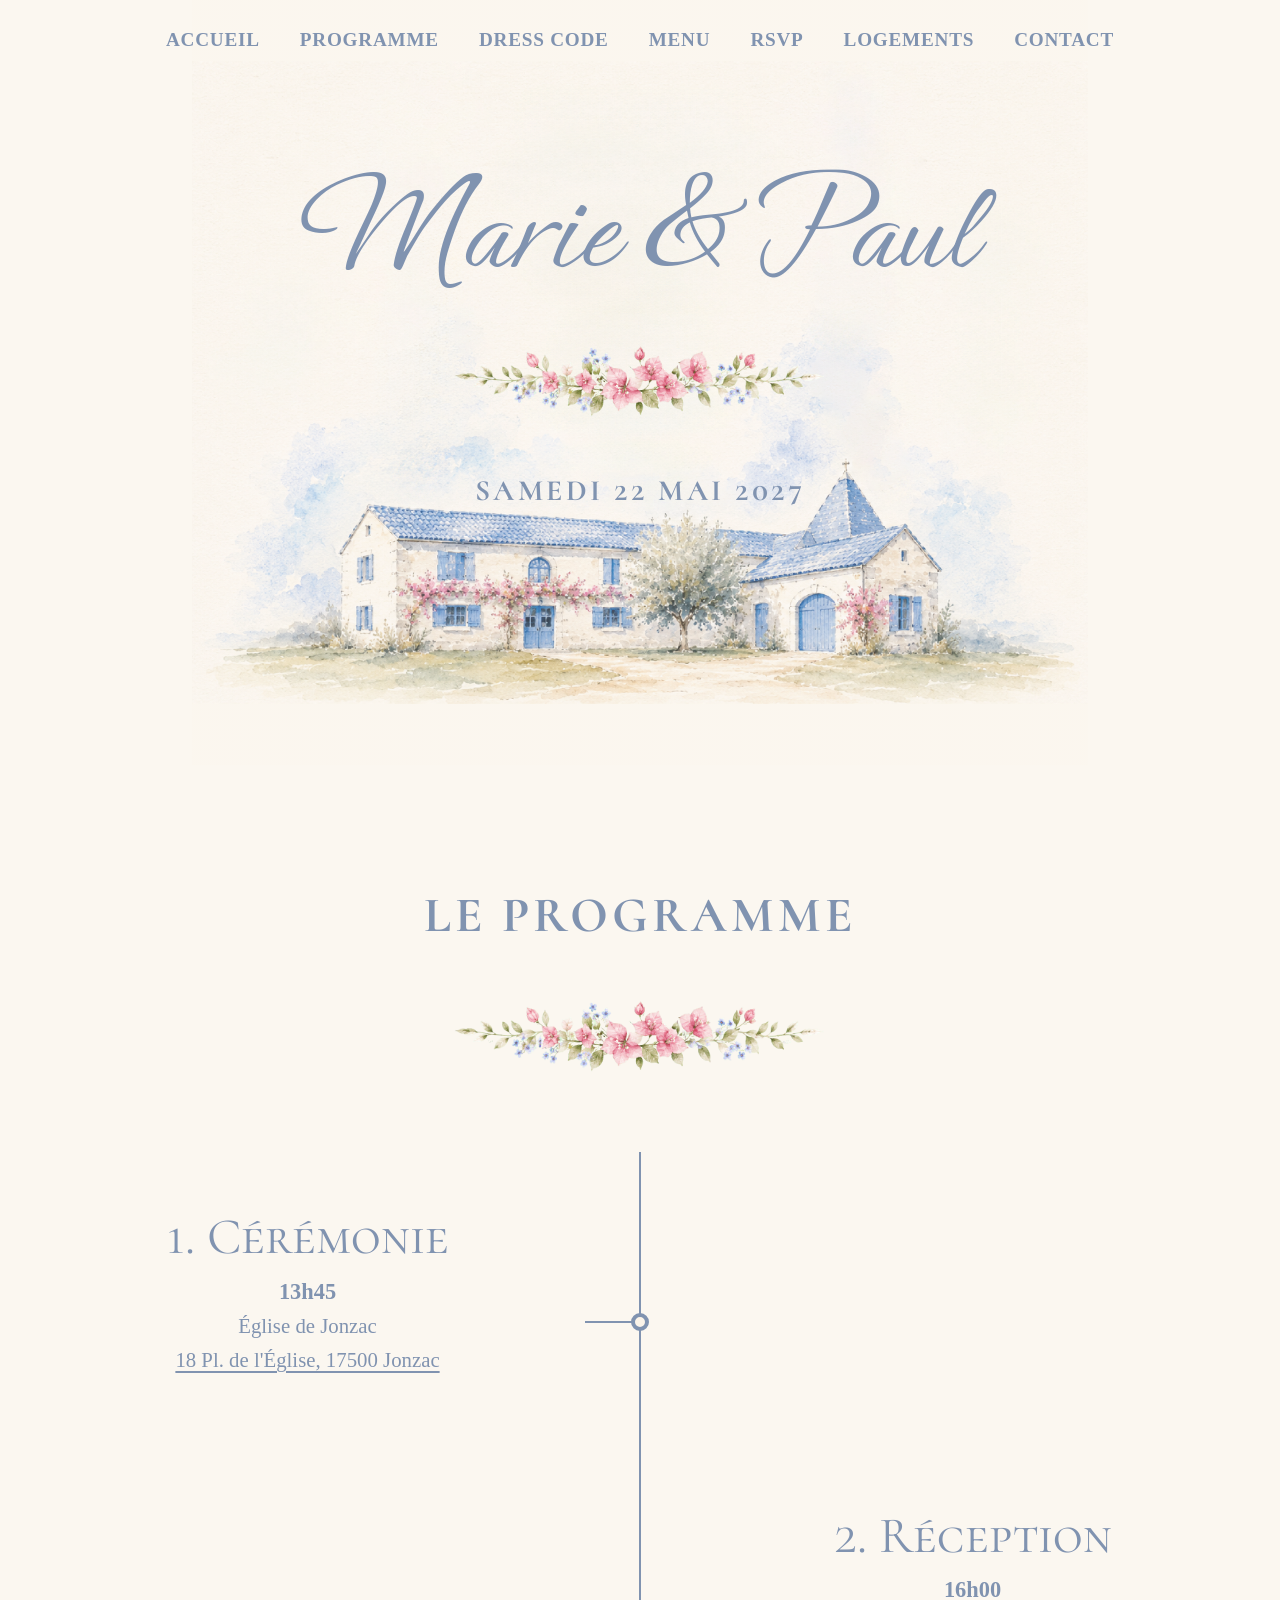
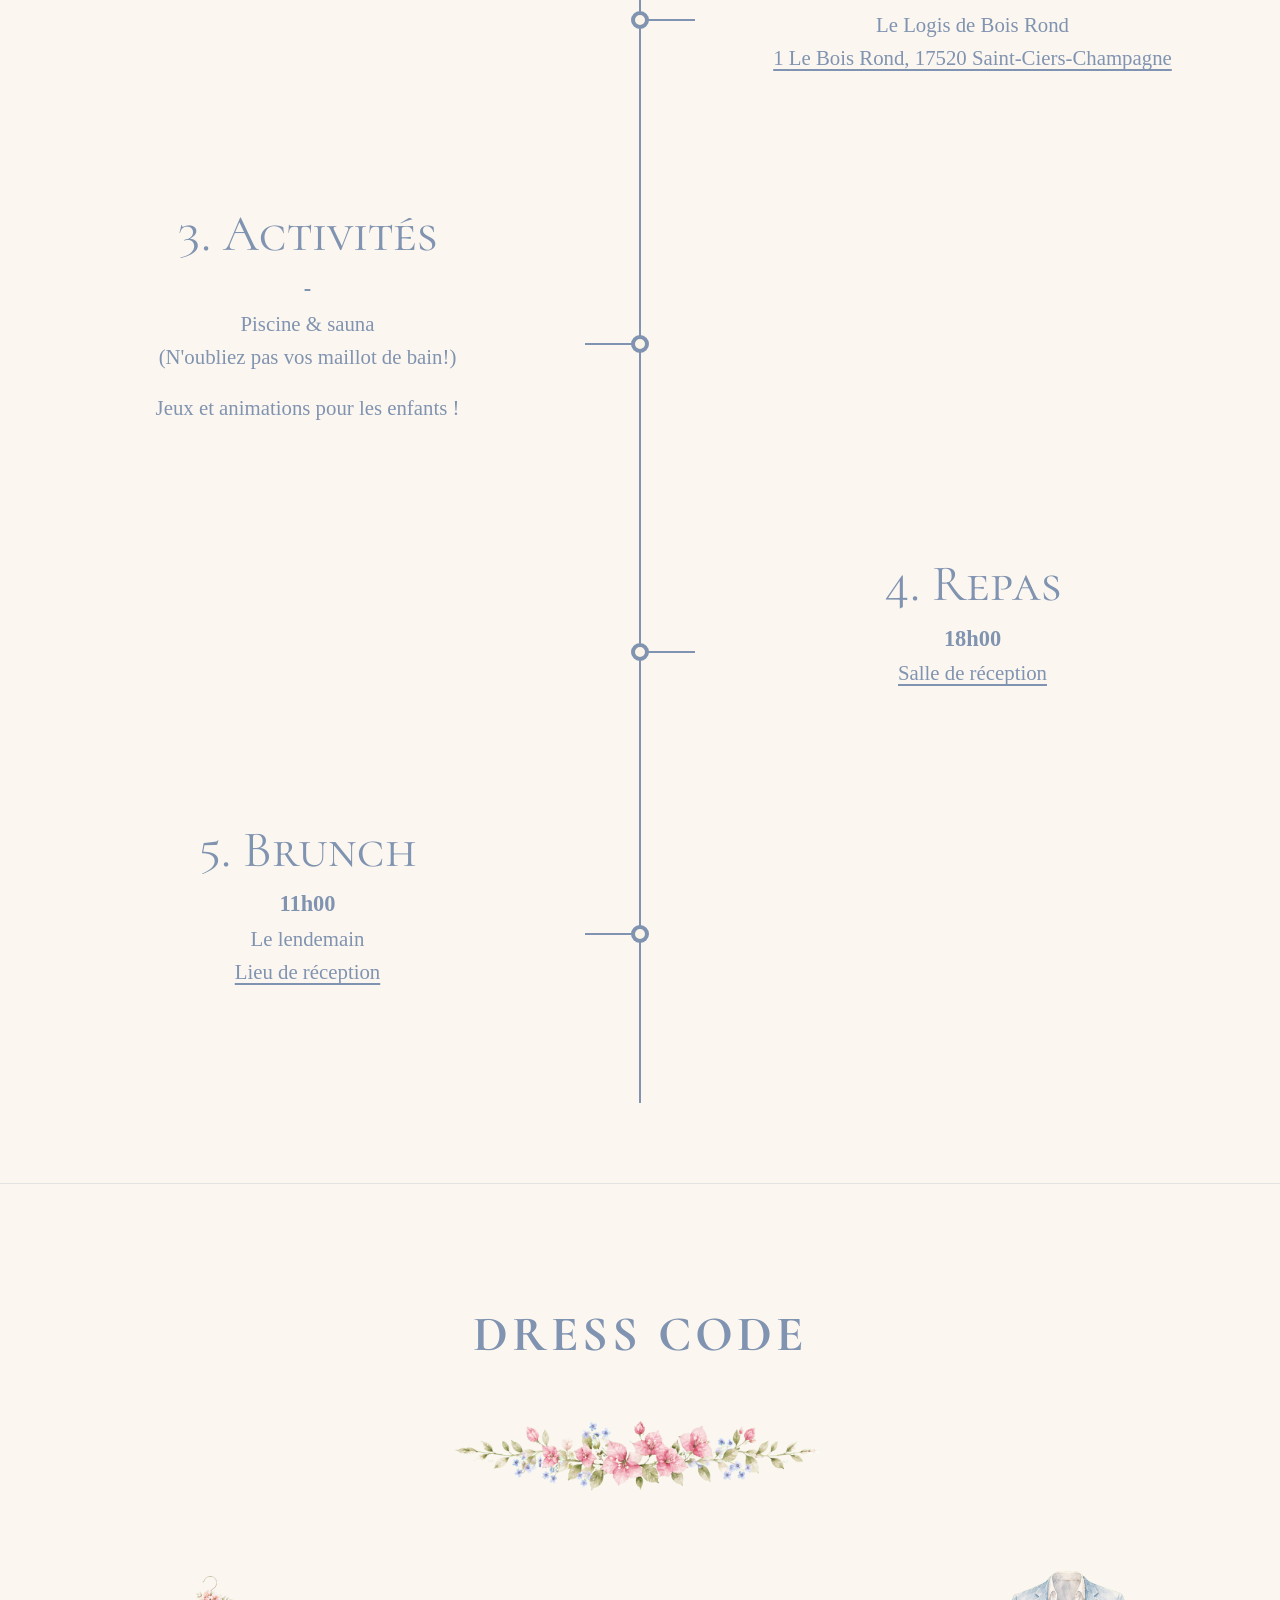
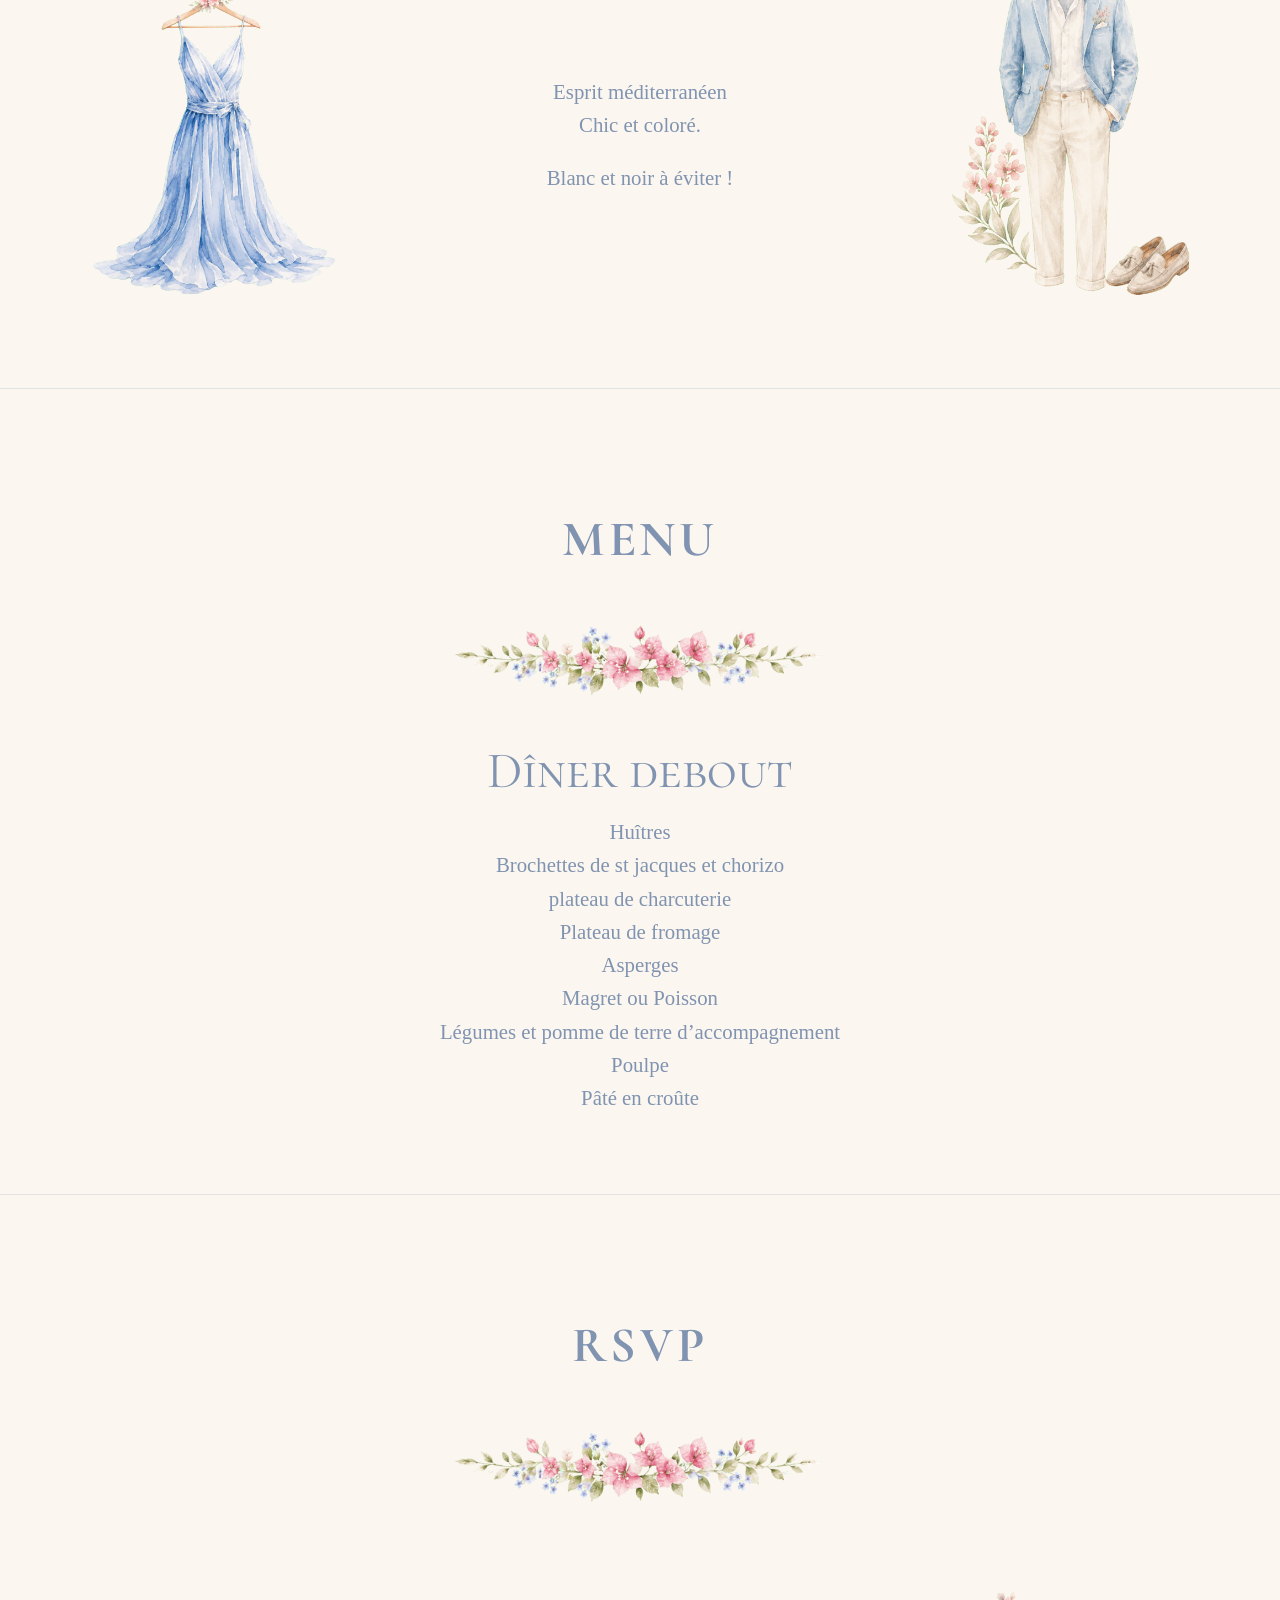
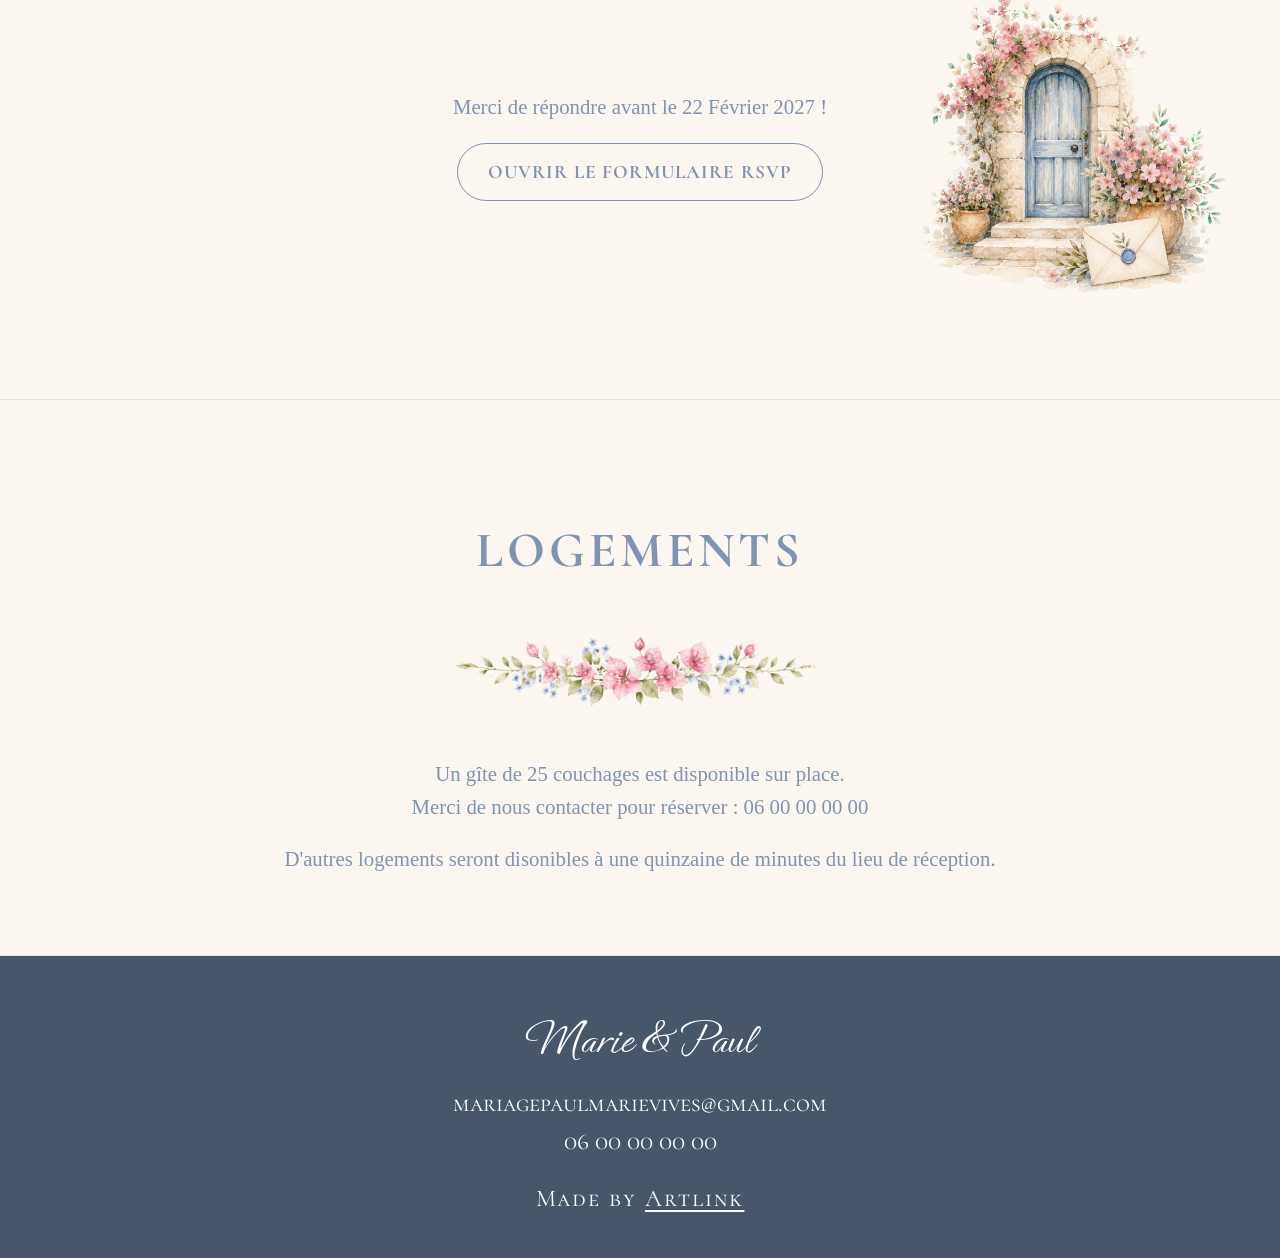
==== commit 7576a7ac: "date; texte; contact" ====
--- a/index.html
+++ b/index.html
@@ -27,6 +27,7 @@
         <a href="#section3">Menu</a>
         <a href="#section4">RSVP</a>
         <a href="#section5">Logements</a>
+        <a href="#footer">Contact</a>
       </nav>
     </header>
 
@@ -62,7 +63,7 @@
             <div class="timeline-content">
               <!-- <p class="timeline-number">01</p> -->
               <h3>1. Cérémonie</h3>
-              <p class="timeline-hour">14h00</p>
+              <p class="timeline-hour">13h45</p>
               <p>Église de Jonzac</p>
               <p>
                 <a
@@ -124,8 +125,16 @@
             <div class="timeline-content">
               <!-- <p class="timeline-number">04</p> -->
               <h3>4. Repas</h3>
-              <p class="timeline-hour">20h00</p>
-              <p>Salle de réception</p>
+              <p class="timeline-hour">18h00</p>
+              <p>
+                <a
+                  class="address-link"
+                  href="https://www.google.fr/maps/place/Le+Logis+de+Bois+Rond/@45.4510427,-0.3954988,13.25z/data=!4m6!3m5!1s0x480043bade982aef:0xca63e0a372bbe416!8m2!3d45.4487268!4d-0.3102156!16s%2Fg%2F11yqtfs3_1?entry=ttu&g_ep=EgoyMDI2MDcwNy4wIKXMDSoASAFQAw%3D%3D"
+                  target="_blank"
+                  rel="noopener noreferrer"
+                  >Salle de réception</a
+                >
+              </p>
             </div>
             <div class="timeline-image">
               <img src="assets/images/article_repas.png" alt="" />
@@ -143,7 +152,15 @@
               <h3>5. Brunch</h3>
               <p class="timeline-hour">11h00</p>
               <p>Le lendemain</p>
-              <p>Lieu de réception</p>
+              <p>
+                <a
+                  class="address-link"
+                  href="https://www.google.fr/maps/place/Le+Logis+de+Bois+Rond/@45.4510427,-0.3954988,13.25z/data=!4m6!3m5!1s0x480043bade982aef:0xca63e0a372bbe416!8m2!3d45.4487268!4d-0.3102156!16s%2Fg%2F11yqtfs3_1?entry=ttu&g_ep=EgoyMDI2MDcwNy4wIKXMDSoASAFQAw%3D%3D"
+                  target="_blank"
+                  rel="noopener noreferrer"
+                  >Lieu de réception</a
+                >
+              </p>
             </div>
           </article>
         </div>
@@ -193,7 +210,17 @@
           alt=""
         />
         <div>
-          <p>Découvrez le menu de la réception.</p>
+          <h3>Dîner debout</h3>
+          <br />
+          <p>Huîtres</p>
+          <p>Brochettes de st jacques et chorizo</p>
+          <p>plateau de charcuterie</p>
+          <p>Plateau de fromage</p>
+          <p>Asperges</p>
+          <p>Magret ou Poisson</p>
+          <p>Légumes et pomme de terre d’accompagnement</p>
+          <p>Poulpe</p>
+          <p>Pâté en croûte</p>
         </div>
       </section>
 
@@ -253,15 +280,27 @@
           src="assets/images/separation_flowers.png"
           alt=""
         />
-
-        <p>Un gîte de 25 couchages est disponible sur place.</p>
-        <h3>revoir j'ai pas tout compris</h3>
+        <div>
+          <p>Un gîte de 25 couchages est disponible sur place.</p>
+          <p>Merci de nous contacter pour réserver : 06 00 00 00 00</p>
+          <br />
+          <p>
+            D'autres logements seront disonibles à une quinzaine de minutes du
+            lieu de réception.
+          </p>
+        </div>
       </section>
     </main>
 
-    <footer>
+    <footer id="footer">
       <div>
         <p class="footer-date">Marie &amp; Paul</p>
+        <p class="footer-contact">
+          mariagepaulmarievives@gmail.com
+          <br />
+          06 00 00 00 00
+        </p>
+        <br />
         <p class="footer-credits">
           Made by
           <a
@@ -271,6 +310,7 @@
           >
         </p>
       </div>
+      <div></div>
     </footer>
 
     <script>
--- a/style.css
+++ b/style.css
@@ -425,7 +425,7 @@
 .google-form iframe {
   display: block;
   width: 100%;
-  height: 750px;
+  height: 900px;
   border: 0;
   background-color: transparent;
 }
@@ -530,6 +530,12 @@
   line-height: 1.85;
 }
 
+.footer-contact {
+  font-family: "Cormorant SC", serif;
+  font-size: clamp(1rem, 5vw, 1.5rem);
+  font-weight: 400;
+}
+
 .footer-credits {
   font-family: "Cormorant SC", serif;
   font-size: clamp(1rem, 5vw, 1.5rem);
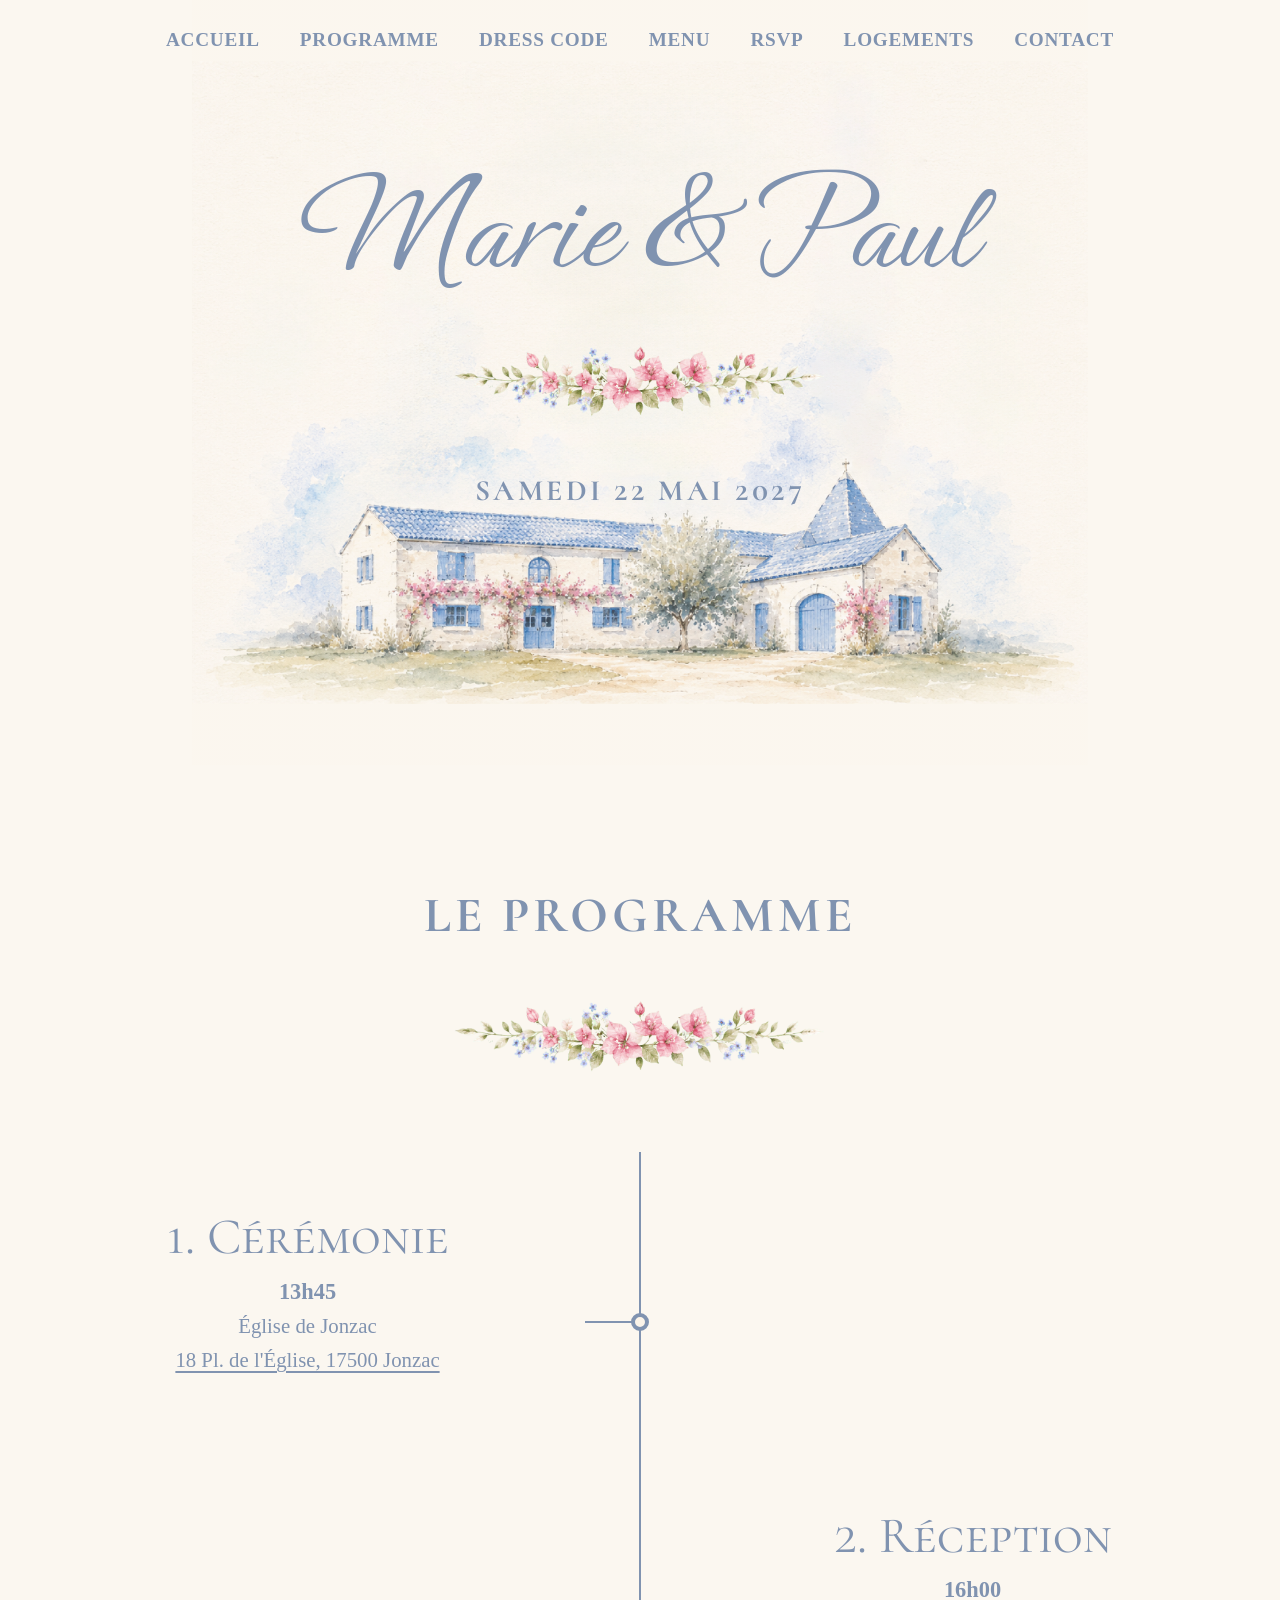
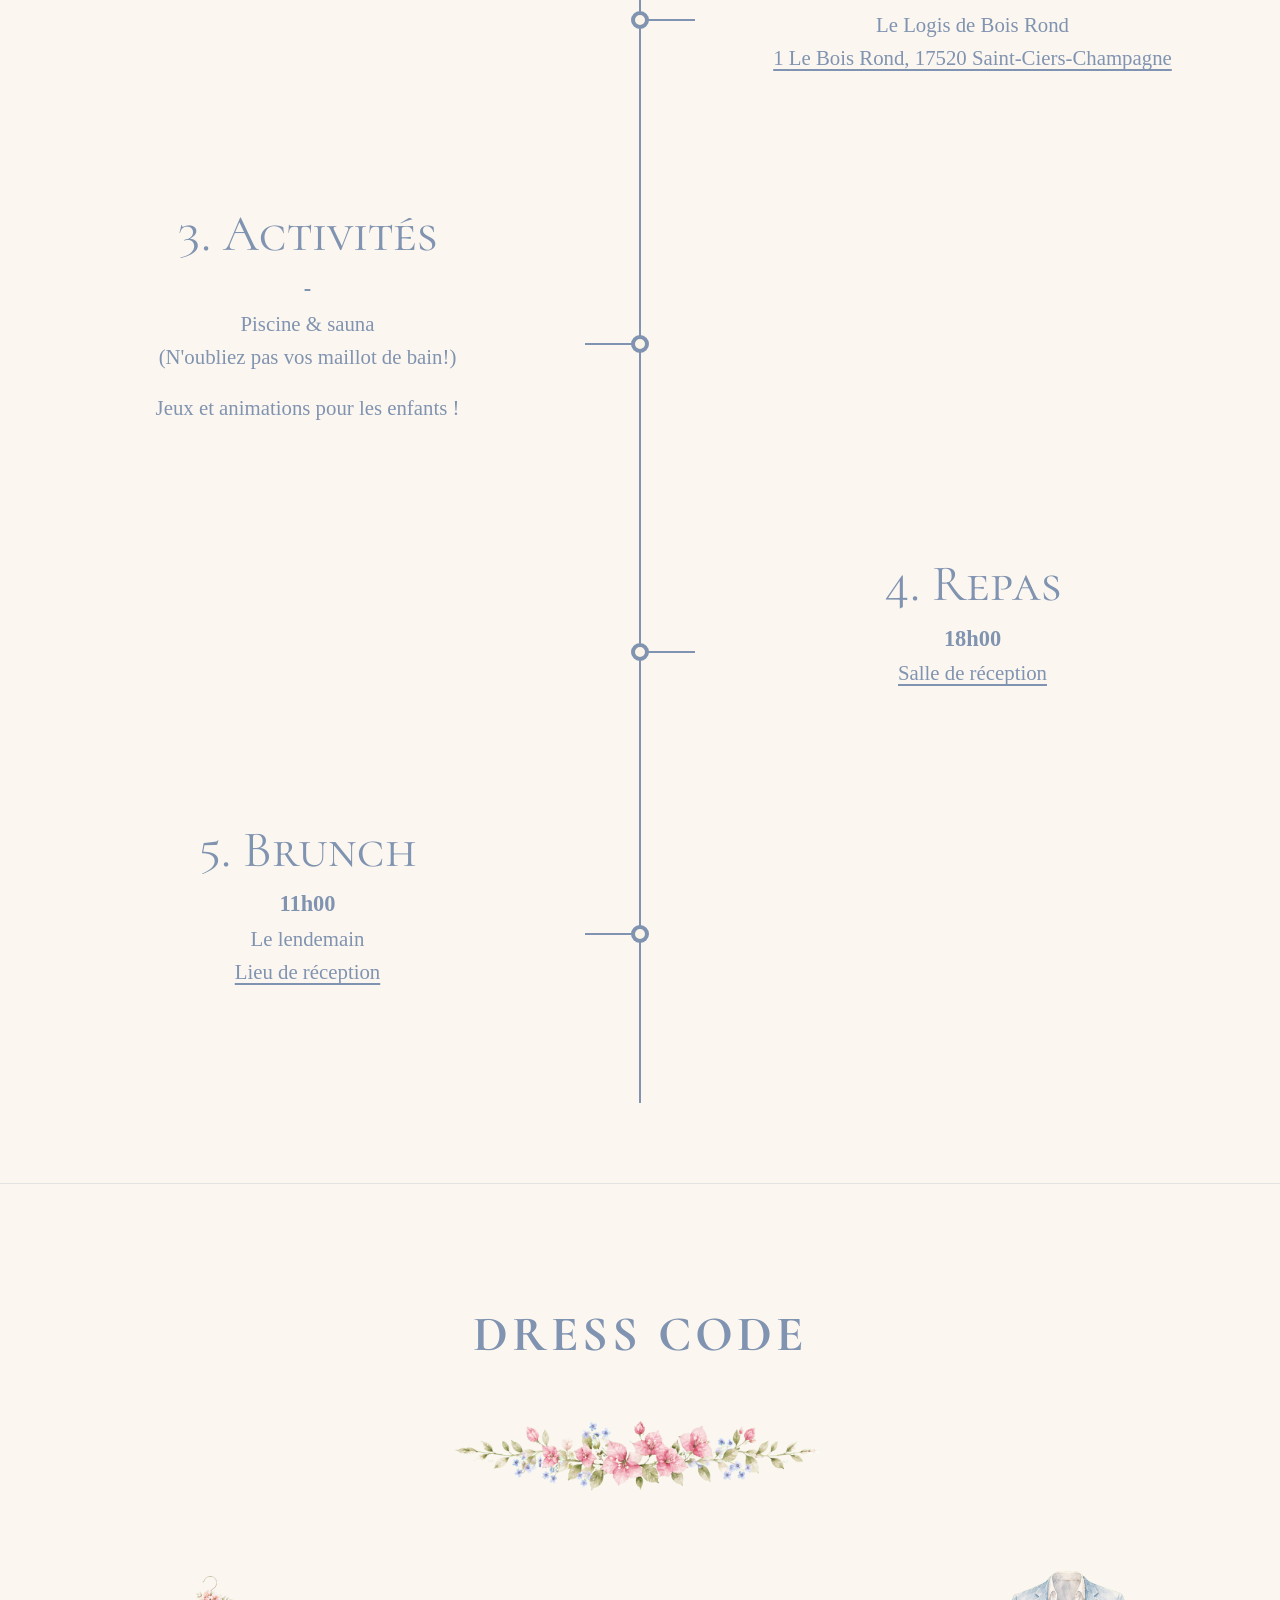
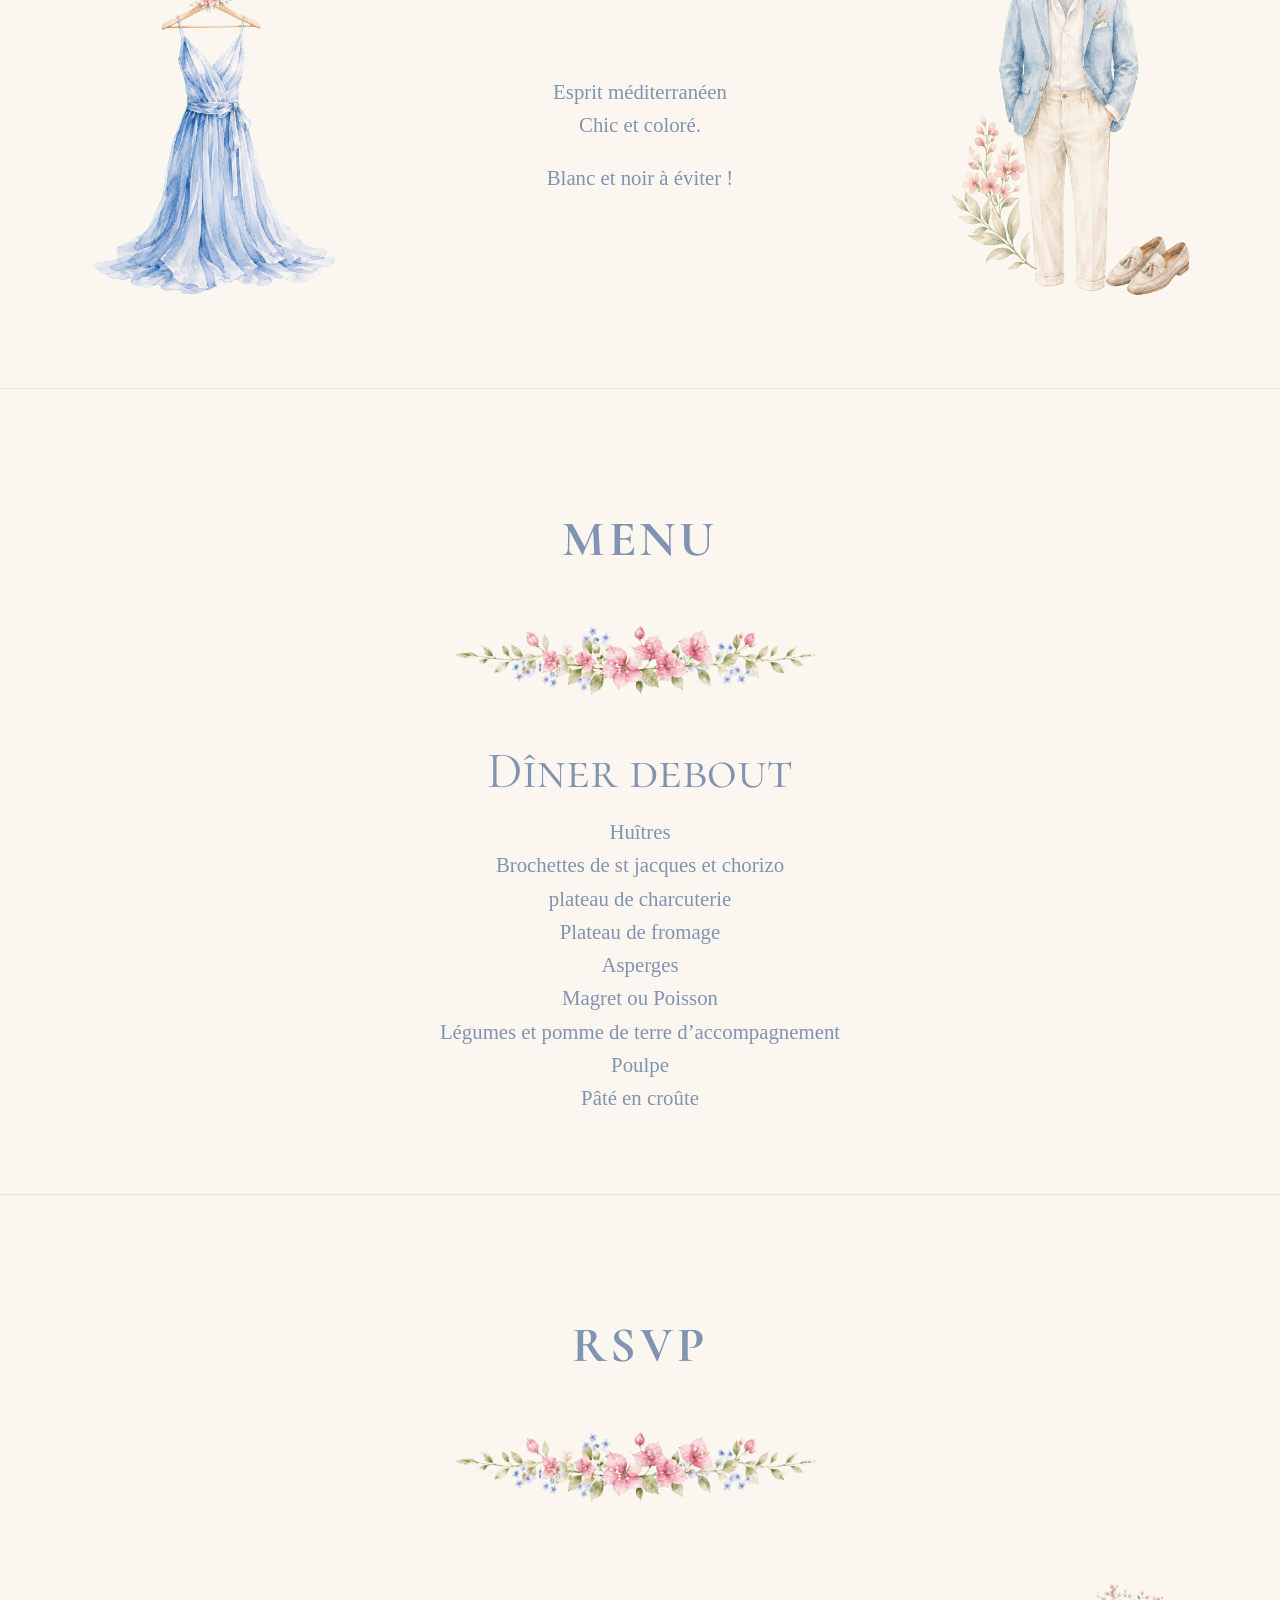
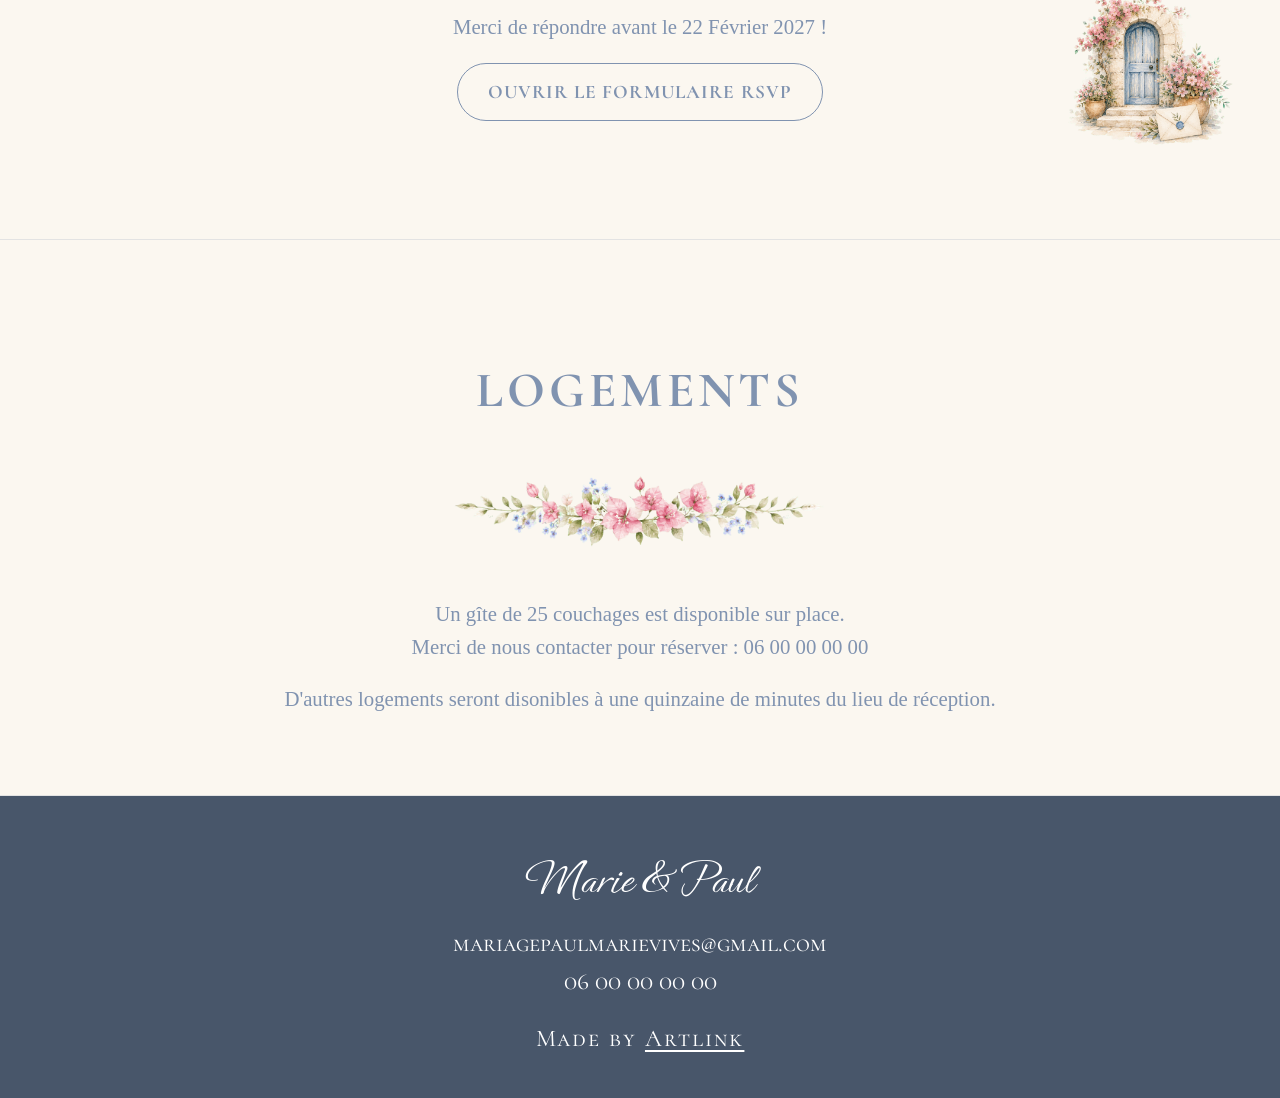
==== commit ac87bdcd: "rsvp img" ====
--- a/index.html
+++ b/index.html
@@ -232,11 +232,11 @@
           src="assets/images/separation_flowers.png"
           alt=""
         />
-        <div class="dresscode-layout">
-          <div class="dresscode-image">
+        <div class="rsvp-layout">
+          <div class="rsvp-image">
             <img src="" alt="" />
           </div>
-          <div class="dresscode-content">
+          <div class="rsvp-content">
             <p>Merci de répondre avant le 22 Février 2027 !</p>
             <button
               type="button"
@@ -263,7 +263,7 @@
             </div>
           </div>
 
-          <div class="dresscode-image">
+          <div class="rsvp-image">
             <img
               src="assets/images/section_rsvp.png"
               alt="Illustration du dress code"
--- a/style.css
+++ b/style.css
@@ -505,6 +505,44 @@
 }
 
 /* =========================
+   RSVP
+========================= */
+
+.rsvp-layout {
+  width: auto;
+
+  display: flex;
+  align-items: center;
+  justify-content: center;
+  gap: clamp(30px, 5vw, 90px);
+
+  margin-top: 20px;
+}
+
+.rsvp-image {
+  flex: 1;
+  display: flex;
+  justify-content: center;
+}
+
+.rsvp-image img {
+  width: min(600px, 100%);
+  height: auto;
+  object-fit: contain;
+}
+
+.rsvp-content {
+  flex: 0 1 700px;
+
+  display: flex;
+  flex-direction: column;
+  align-items: center;
+  gap: 20px;
+
+  text-align: center;
+}
+
+/* =========================
    FOOTER
 ========================= */
 
@@ -691,6 +729,14 @@
   .dresscode-image img {
     width: min(200px, 100%);
   }
+
+  .rsvp-layout {
+    gap: 25px;
+  }
+
+  .rsvp-image img {
+    width: min(0px, 100%);
+  }
 }
 
 @media screen and (max-width: 600px) {
@@ -706,6 +752,19 @@
   .dresscode-content {
     flex-basis: auto;
   }
+
+  .rsvp-layout {
+    flex-direction: column;
+    gap: 25px;
+  }
+
+  .rsvp-image img {
+    width: min(220px, 70vw);
+  }
+
+  .rsvp-content {
+    flex-basis: auto;
+  }
 }
 
 /* =========================
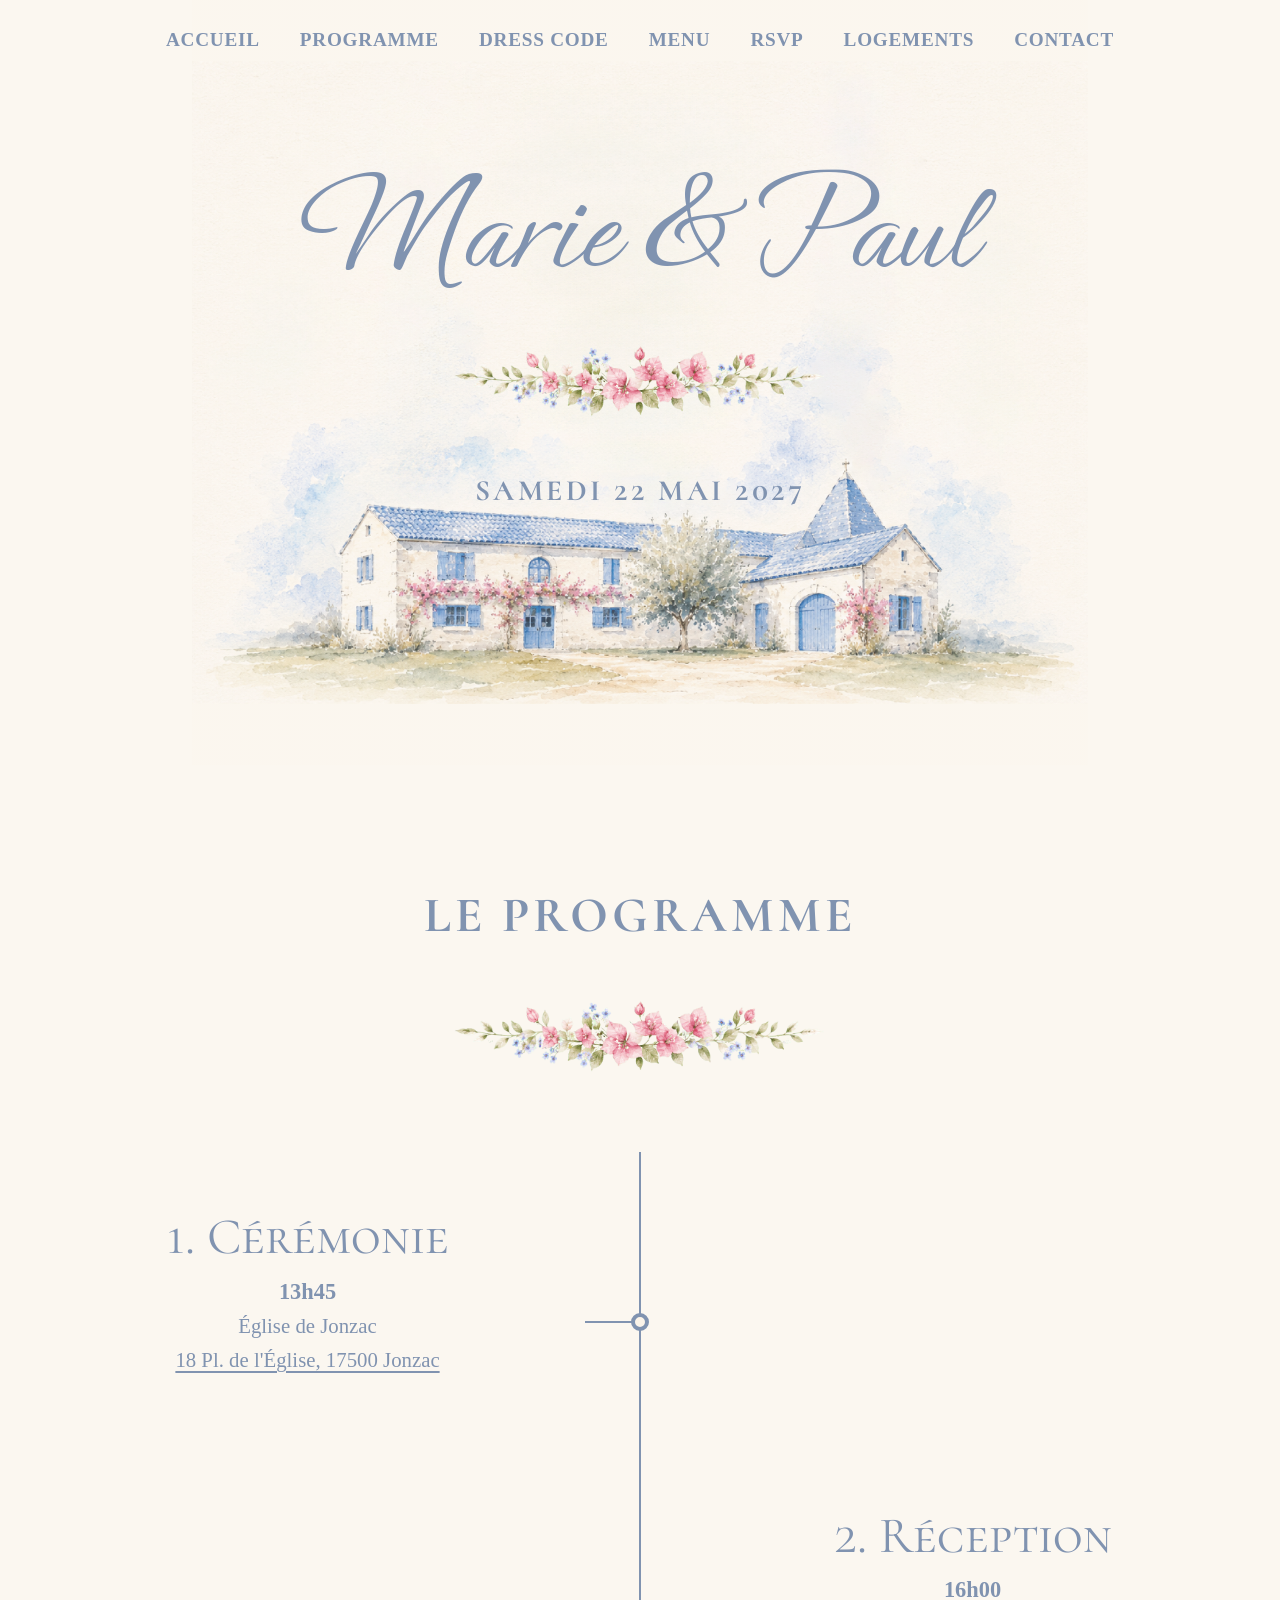
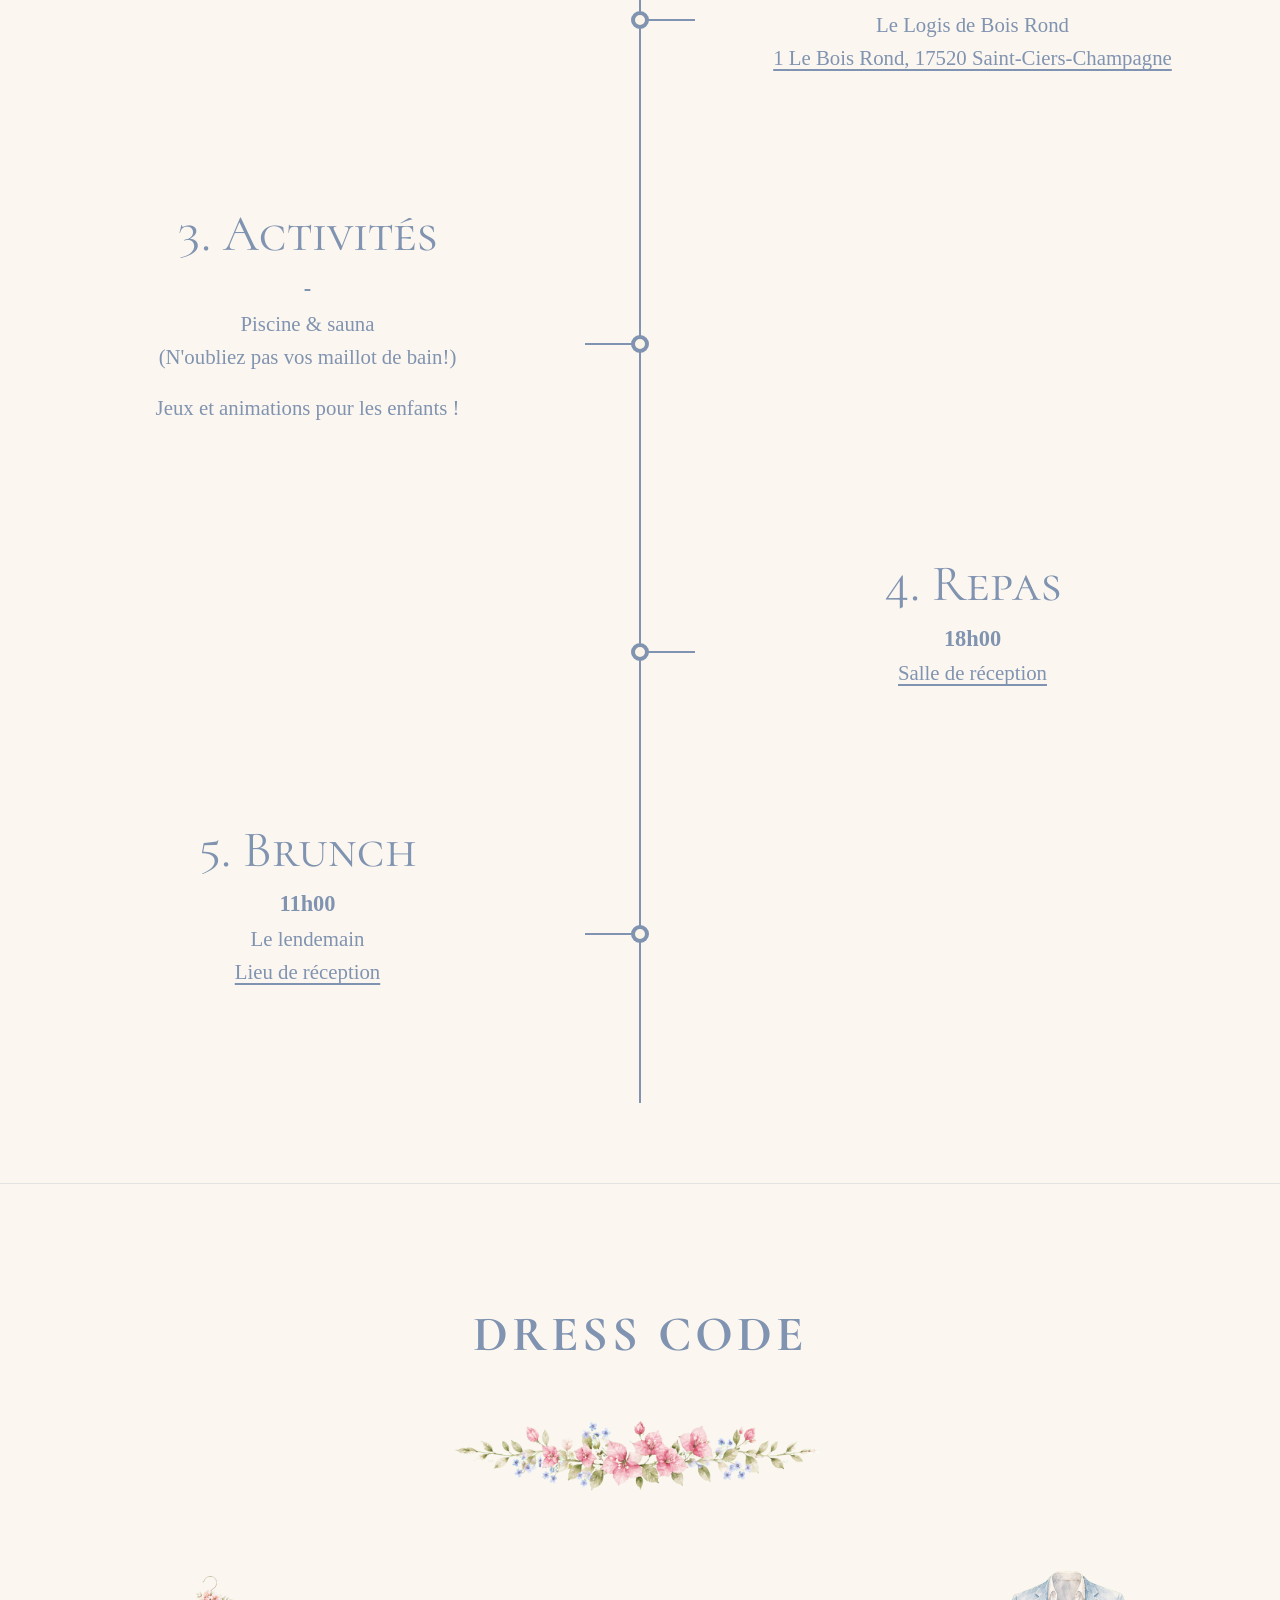
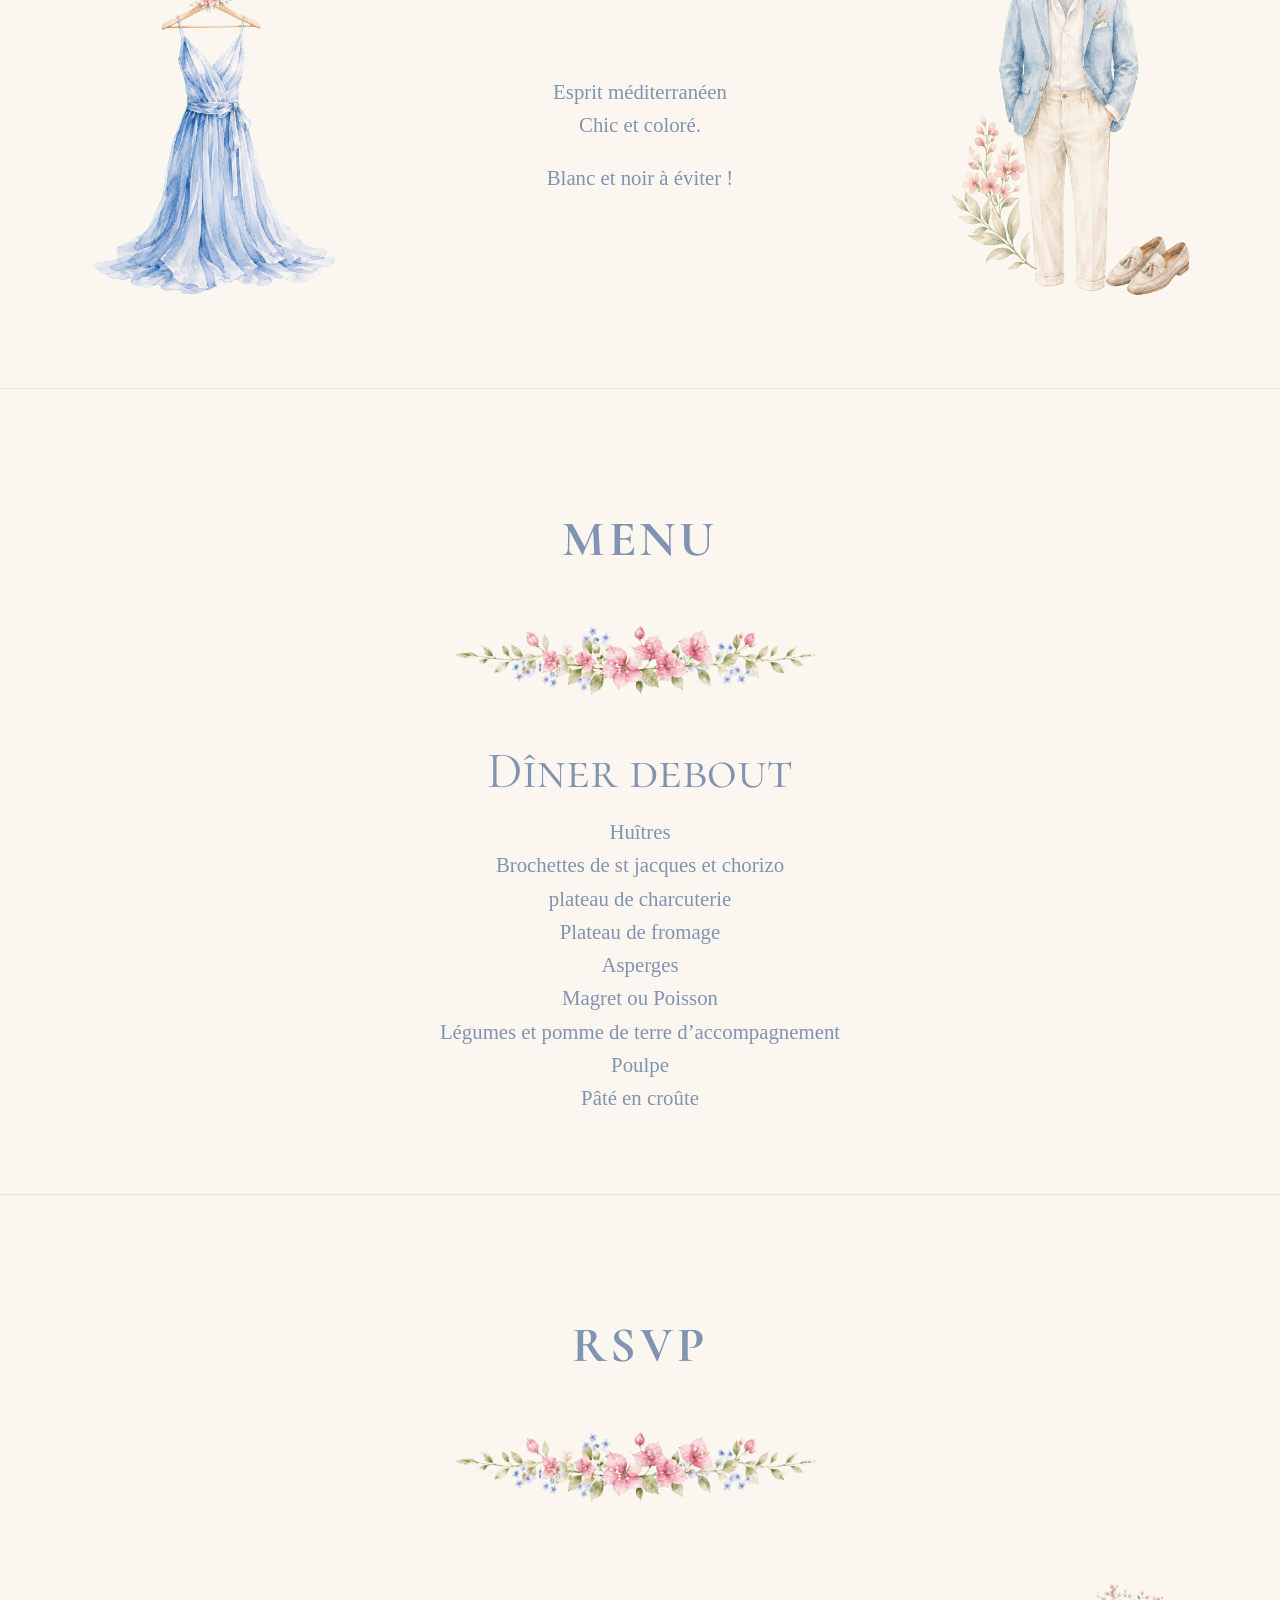
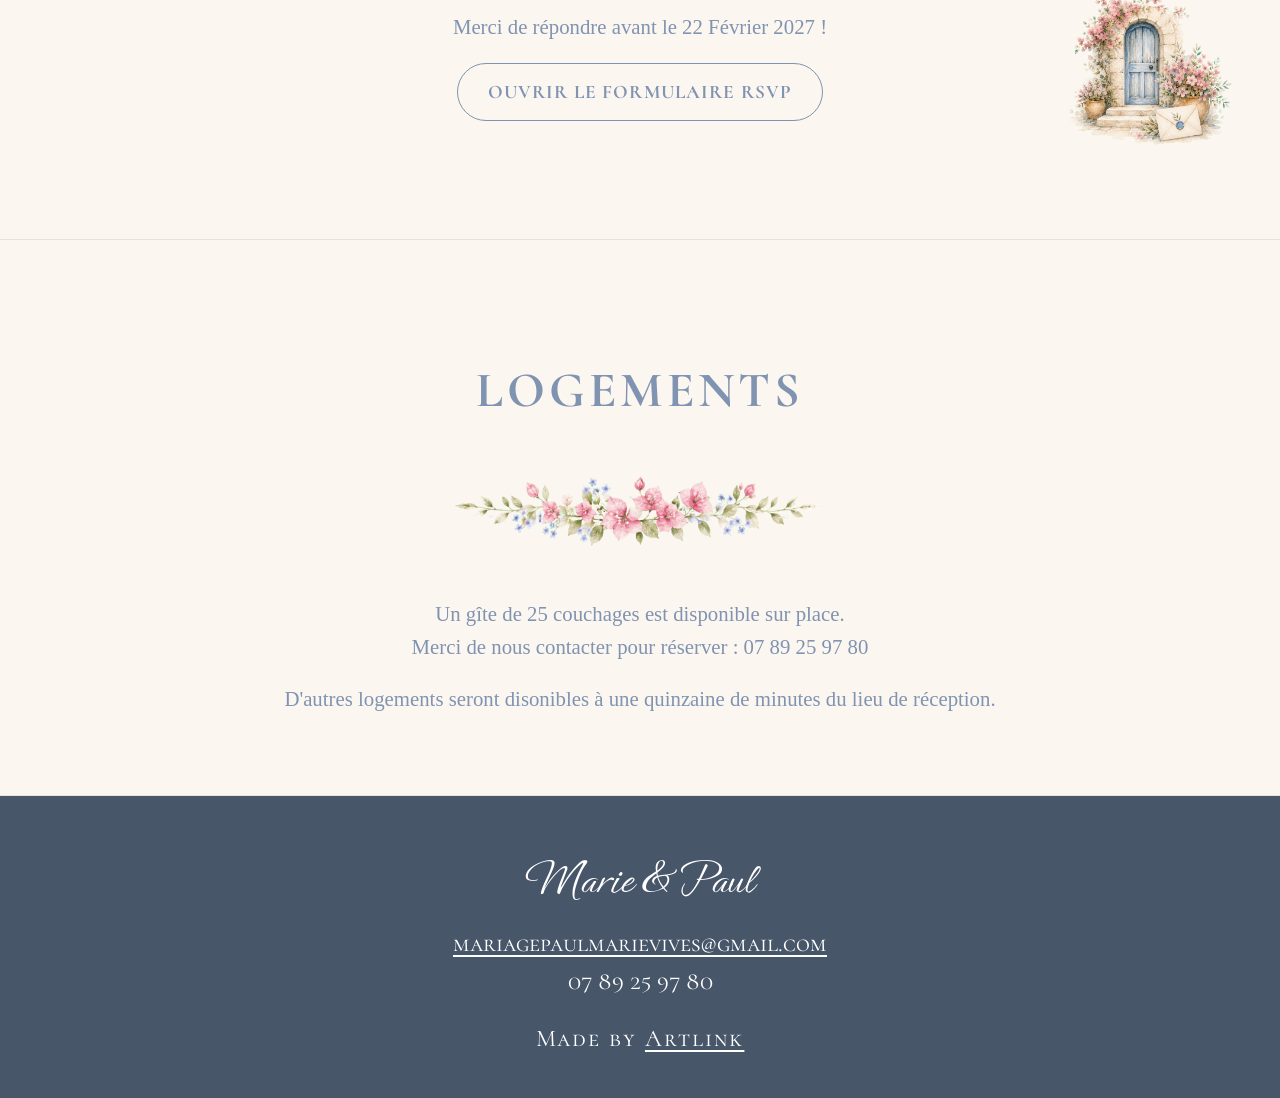
==== commit 1a9b516f: "num tel" ====
--- a/index.html
+++ b/index.html
@@ -282,7 +282,7 @@
         />
         <div>
           <p>Un gîte de 25 couchages est disponible sur place.</p>
-          <p>Merci de nous contacter pour réserver : 06 00 00 00 00</p>
+          <p>Merci de nous contacter pour réserver : 07 89 25 97 80</p>
           <br />
           <p>
             D'autres logements seront disonibles à une quinzaine de minutes du
@@ -296,9 +296,15 @@
       <div>
         <p class="footer-date">Marie &amp; Paul</p>
         <p class="footer-contact">
-          mariagepaulmarievives@gmail.com
+          <a
+            class="address-link"
+            href="mailto:mariagepaulmarievives@gmail.com"
+            target="_blank"
+            rel="noopener"
+            >mariagepaulmarievives@gmail.com</a
+          >
           <br />
-          06 00 00 00 00
+          07 89 25 97 80
         </p>
         <br />
         <p class="footer-credits">
@@ -306,6 +312,8 @@
           <a
             class="address-link"
             href="https://rodrigues-claire.github.io/Artlink/"
+            target="_blank"
+            rel="noopener"
             >Artlink</a
           >
         </p>
